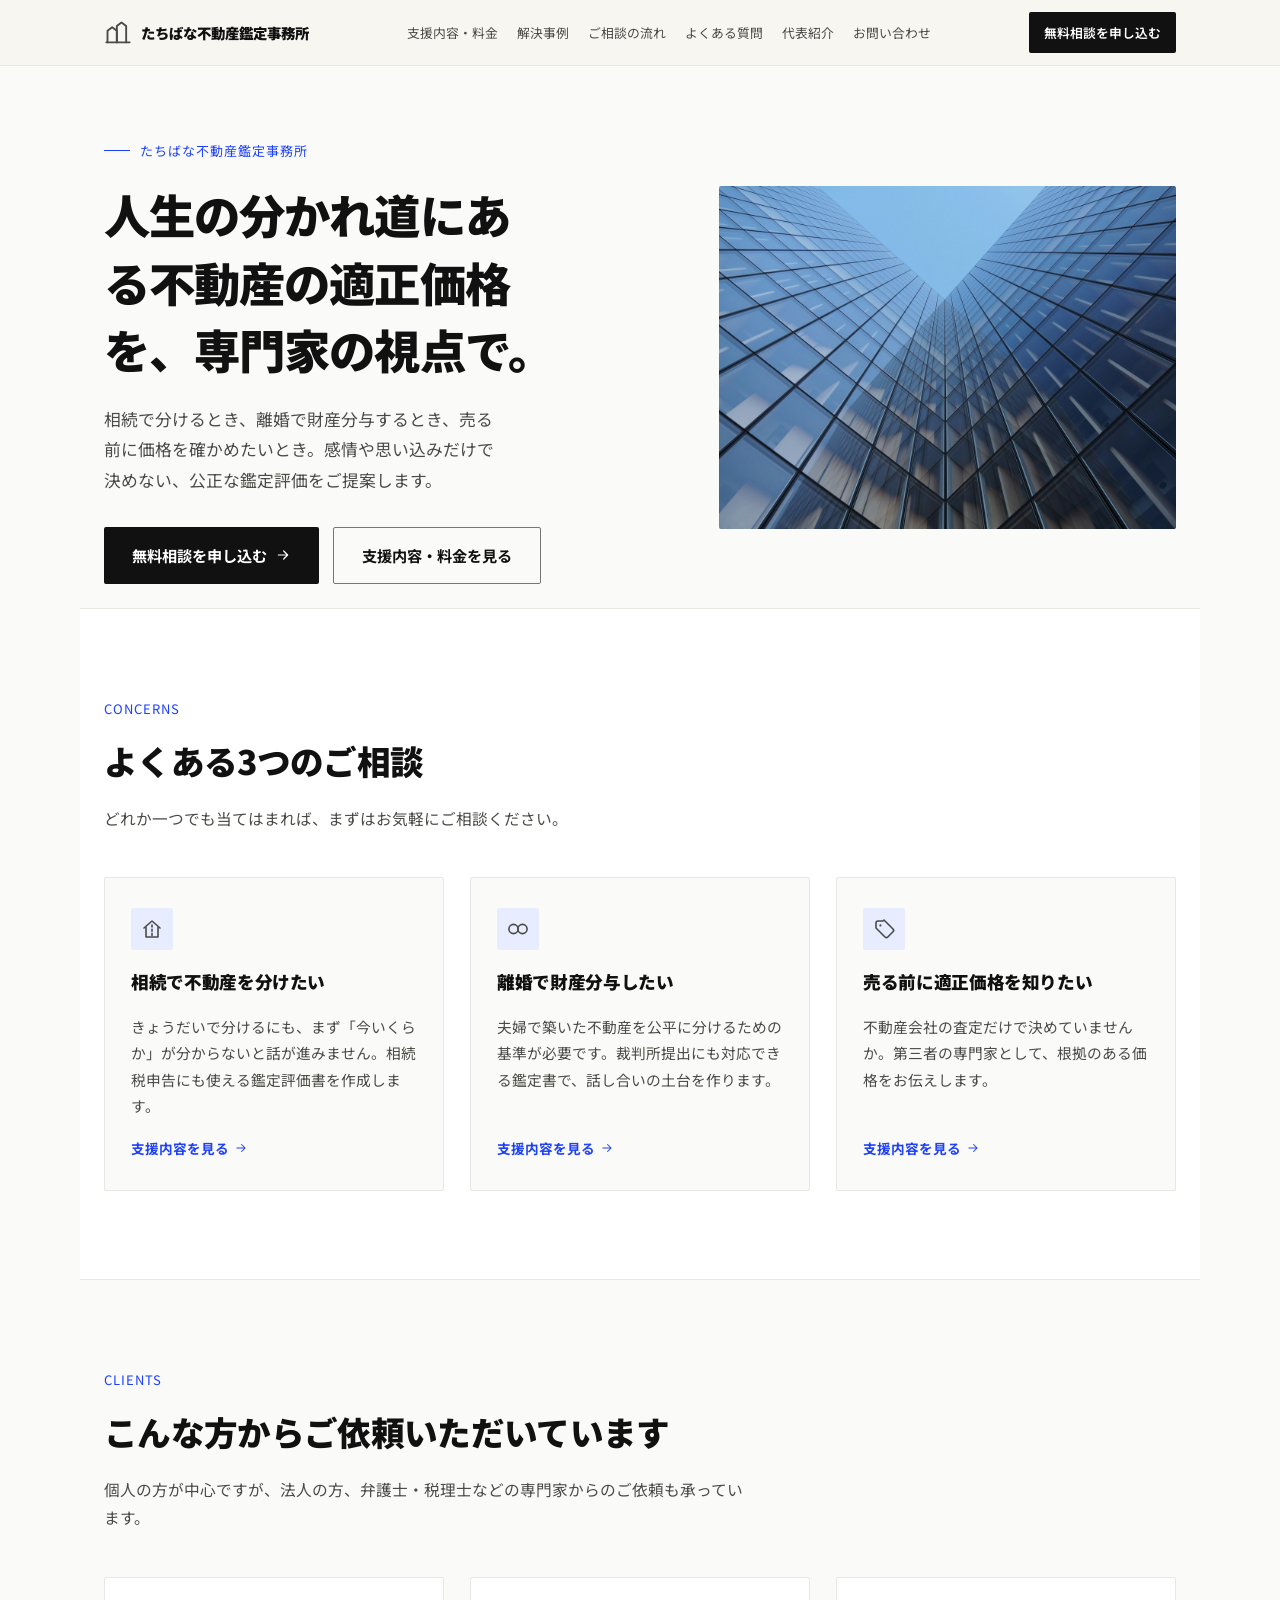
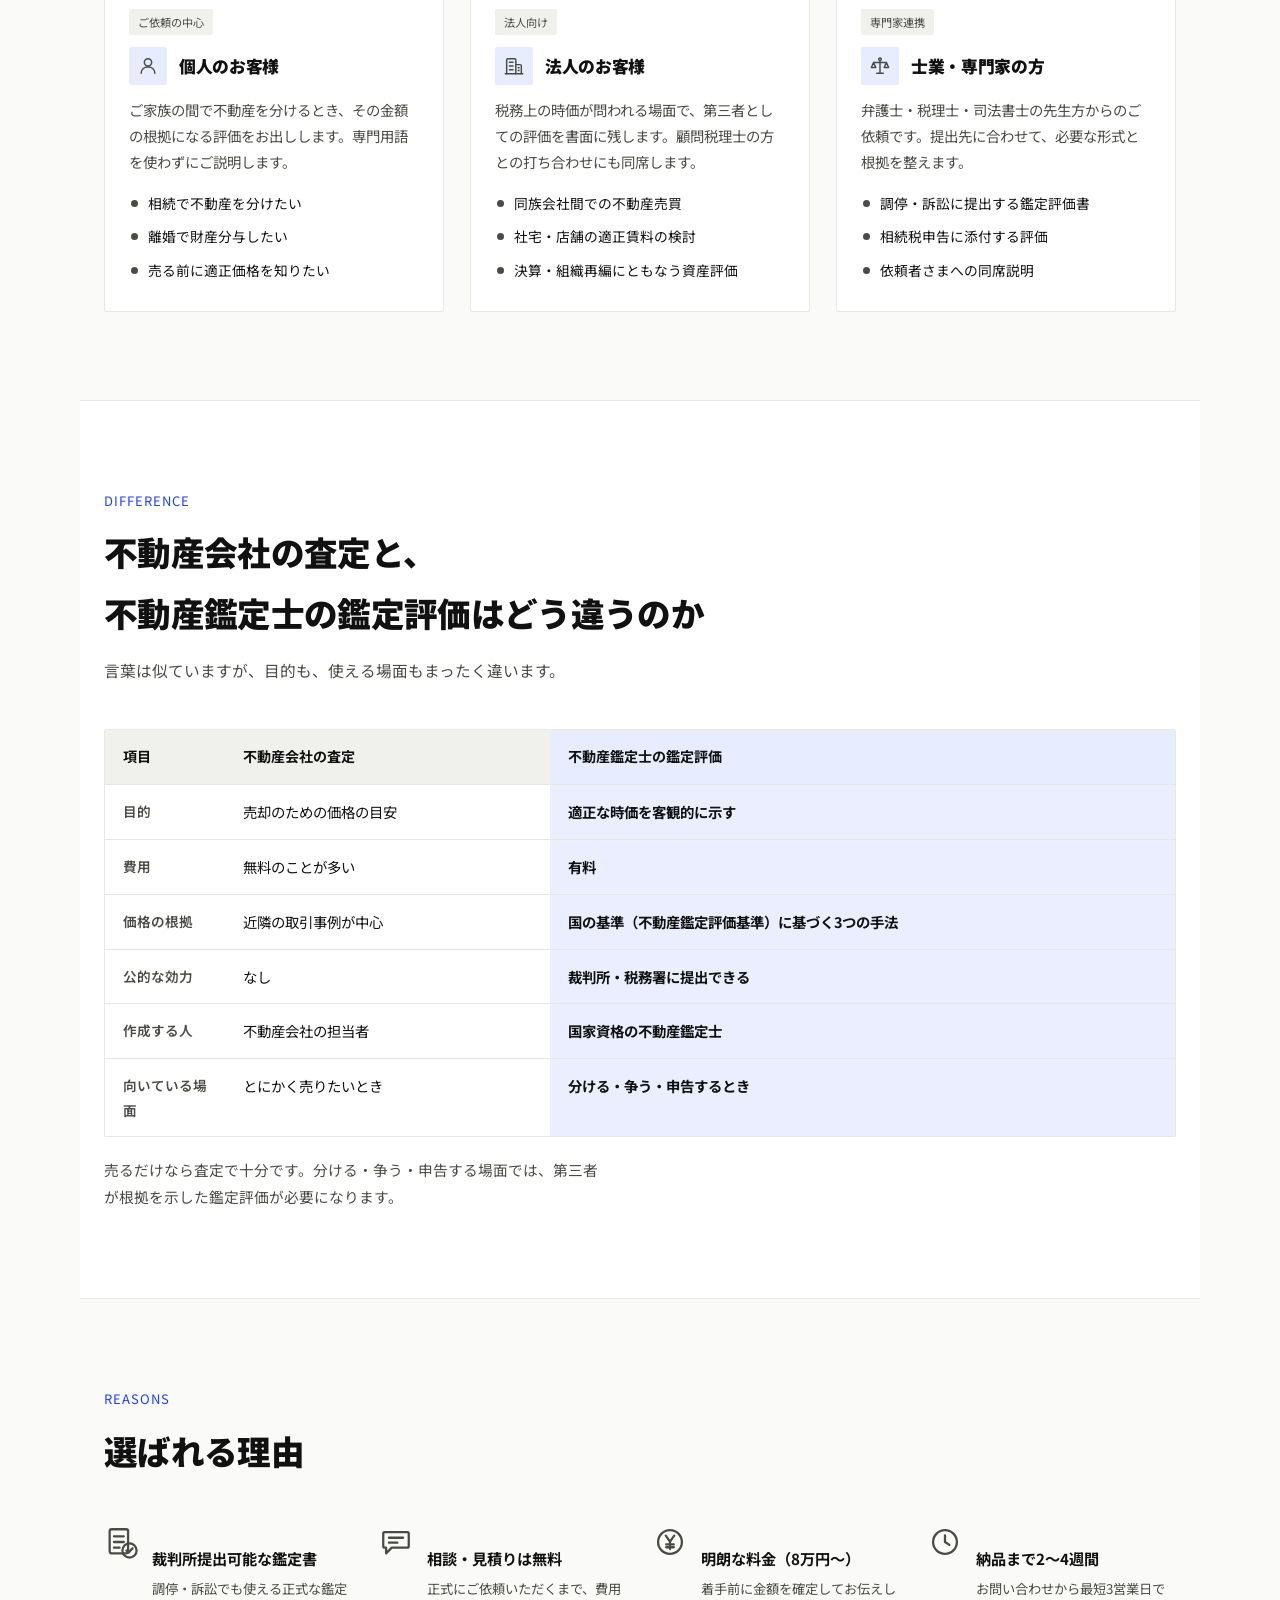
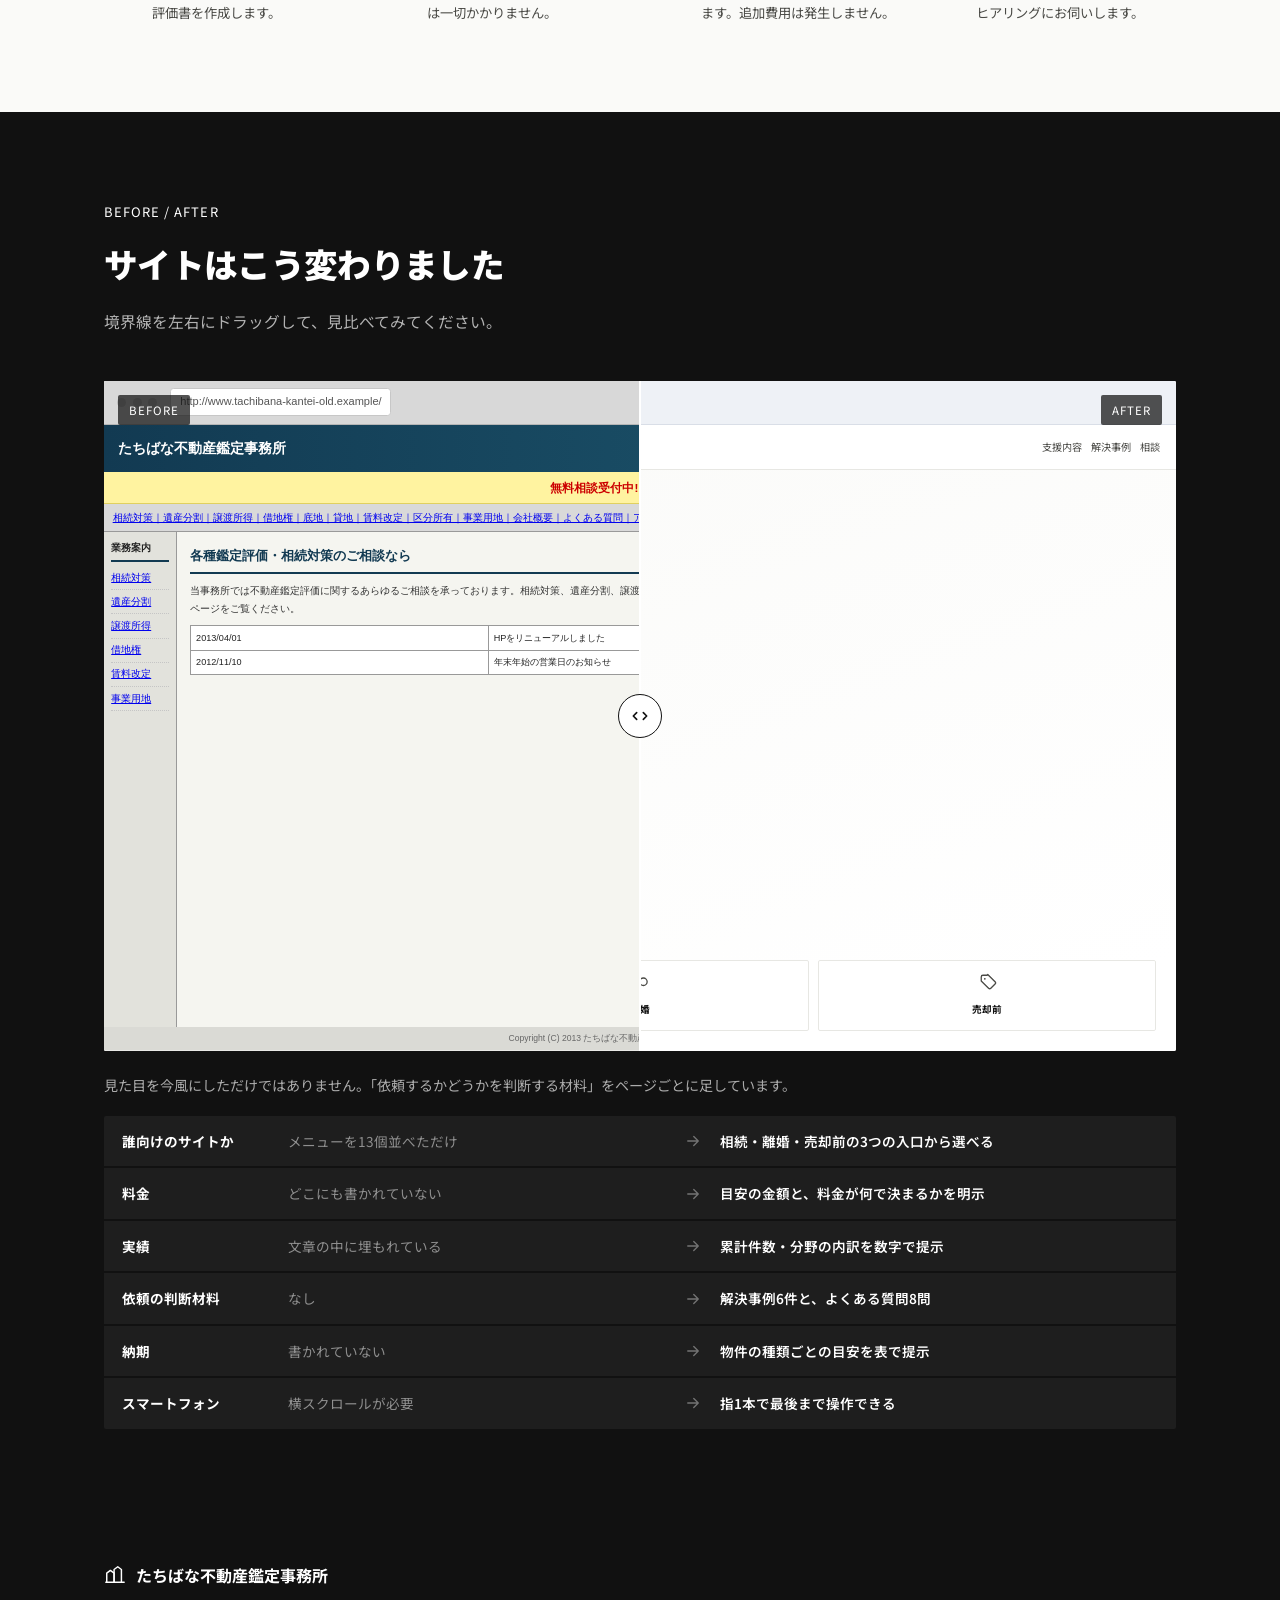
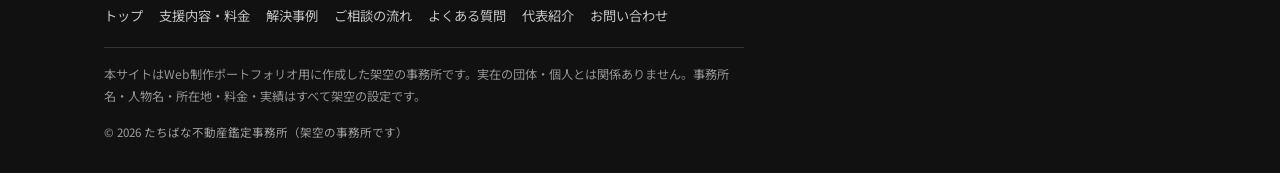
==== index.html @ fffb3726 "add: 複数ページ構成へ再構成・ヘッダー写真追加・AGENTS.md/CREDITS.md新規作成 - 単一Artifact HTML（91KB・3ラウンド検証済み）を実ファイル7ページ（index" ====
<!doctype html>
<html lang="ja">
<head>
<meta charset="utf-8">
<meta name="viewport" content="width=device-width, initial-scale=1">
<title>たちばな不動産鑑定事務所</title>
<link rel="stylesheet" href="https://fonts.googleapis.com/css2?family=Noto+Sans+JP:wght@400;500;700;900&display=swap">
<link rel="stylesheet" href="css/style.css">
</head>
<body>
<div class="site">
<svg style="display:none" aria-hidden="true">
  <symbol id="icon-mark" viewBox="0 0 24 24" fill="none" stroke="currentColor" stroke-width="1.6" stroke-linecap="round" stroke-linejoin="round">
    <path d="M3 20V10l4-3 4 3v10"/>
    <path d="M11 20V6l4-3 4 3v14"/>
    <path d="M2 20h20"/>
  </symbol>
  <symbol id="icon-inherit" viewBox="0 0 24 24" fill="none" stroke="currentColor" stroke-width="1.6" stroke-linecap="round" stroke-linejoin="round">
    <path d="M4 11 12 4l8 7"/>
    <path d="M6 10.5V20h12v-9.5"/>
    <path d="M12 8v12" stroke-dasharray="2 2.2"/>
  </symbol>
  <symbol id="icon-divorce" viewBox="0 0 24 24" fill="none" stroke="currentColor" stroke-width="1.6" stroke-linecap="round" stroke-linejoin="round">
    <circle cx="7.5" cy="12" r="4.6"/>
    <circle cx="16.5" cy="12" r="4.6"/>
  </symbol>
  <symbol id="icon-sale" viewBox="0 0 24 24" fill="none" stroke="currentColor" stroke-width="1.6" stroke-linecap="round" stroke-linejoin="round">
    <path d="M11 4H6a2 2 0 0 0-2 2v5l9 9a2 2 0 0 0 2.8 0l5.2-5.2a2 2 0 0 0 0-2.8l-9-9Z"/>
    <circle cx="8.4" cy="8.4" r="1.1" fill="currentColor" stroke="none"/>
  </symbol>
  <symbol id="icon-court" viewBox="0 0 24 24" fill="none" stroke="currentColor" stroke-width="1.6" stroke-linecap="round" stroke-linejoin="round">
    <rect x="4" y="3" width="13" height="17" rx="1.4"/>
    <path d="M7 8h7M7 12h7M7 16h4"/>
    <circle cx="18" cy="18" r="5"/>
    <path d="M15.8 18l1.5 1.5 2.9-3.1"/>
  </symbol>
  <symbol id="icon-free" viewBox="0 0 24 24" fill="none" stroke="currentColor" stroke-width="1.6" stroke-linecap="round" stroke-linejoin="round">
    <path d="M4 5h16a1 1 0 0 1 1 1v9a1 1 0 0 1-1 1H9l-4 4v-4H4a1 1 0 0 1-1-1V6a1 1 0 0 1 1-1Z"/>
    <path d="M7 9h10M7 12.5h6"/>
  </symbol>
  <symbol id="icon-fee" viewBox="0 0 24 24" fill="none" stroke="currentColor" stroke-width="1.6" stroke-linecap="round" stroke-linejoin="round">
    <circle cx="12" cy="12" r="8.4"/>
    <path d="M9 7.5l3 4.3 3-4.3M12 11.8v5.2M9.3 13.7h5.4M9.3 15.7h5.4"/>
  </symbol>
  <symbol id="icon-speed" viewBox="0 0 24 24" fill="none" stroke="currentColor" stroke-width="1.6" stroke-linecap="round" stroke-linejoin="round">
    <circle cx="12" cy="12" r="8.4"/>
    <path d="M12 7.4V12l3.1 2"/>
  </symbol>
  <symbol id="icon-mail" viewBox="0 0 24 24" fill="none" stroke="currentColor" stroke-width="1.6" stroke-linecap="round" stroke-linejoin="round">
    <rect x="3" y="5" width="18" height="14" rx="1.4"/>
    <path d="M3.5 6.5 12 13l8.5-6.5"/>
  </symbol>
  <symbol id="icon-hearing" viewBox="0 0 24 24" fill="none" stroke="currentColor" stroke-width="1.6" stroke-linecap="round" stroke-linejoin="round">
    <path d="M4 5h16a1 1 0 0 1 1 1v9a1 1 0 0 1-1 1H9l-4 4v-4H4a1 1 0 0 1-1-1V6a1 1 0 0 1 1-1Z"/>
    <circle cx="9" cy="11" r=".9" fill="currentColor" stroke="none"/>
    <circle cx="12.5" cy="11" r=".9" fill="currentColor" stroke="none"/>
    <circle cx="16" cy="11" r=".9" fill="currentColor" stroke="none"/>
  </symbol>
  <symbol id="icon-pin" viewBox="0 0 24 24" fill="none" stroke="currentColor" stroke-width="1.6" stroke-linecap="round" stroke-linejoin="round">
    <path d="M12 21s7-6.5 7-12a7 7 0 1 0-14 0c0 5.5 7 12 7 12Z"/>
    <circle cx="12" cy="9" r="2.4"/>
  </symbol>
  <symbol id="icon-report" viewBox="0 0 24 24" fill="none" stroke="currentColor" stroke-width="1.6" stroke-linecap="round" stroke-linejoin="round">
    <rect x="4" y="3" width="12" height="17" rx="1.4"/>
    <path d="M7 8h6M7 12h6M7 16h4"/>
    <path d="M14.8 15.2l4.3-4.3 2 2-4.3 4.3-2.3.5.3-2.5Z"/>
  </symbol>
  <symbol id="icon-delivery" viewBox="0 0 24 24" fill="none" stroke="currentColor" stroke-width="1.6" stroke-linecap="round" stroke-linejoin="round">
    <path d="M3 8l9-4.5L21 8v8l-9 4.5L3 16Z"/>
    <path d="M3 8l9 4.5L21 8M12 12.5V21"/>
  </symbol>
  <symbol id="icon-person" viewBox="0 0 24 24" fill="none" stroke="currentColor" stroke-width="1.6" stroke-linecap="round" stroke-linejoin="round">
    <circle cx="12" cy="8" r="4"/>
    <path d="M4.5 20c0-4.5 3.5-7 7.5-7s7.5 2.5 7.5 7"/>
  </symbol>
  <symbol id="icon-phone" viewBox="0 0 24 24" fill="none" stroke="currentColor" stroke-width="1.6" stroke-linecap="round" stroke-linejoin="round">
    <path d="M6 3h3l2 5-2.3 1.8a12 12 0 0 0 5.5 5.5L16 13l5 2v3a2 2 0 0 1-2.2 2A16 16 0 0 1 4 6.2 2 2 0 0 1 6 3Z"/>
  </symbol>
  <symbol id="icon-check" viewBox="0 0 24 24" fill="none" stroke="currentColor" stroke-width="1.8" stroke-linecap="round" stroke-linejoin="round">
    <path d="M4 12.5l5 5L20 6"/>
  </symbol>
  <symbol id="icon-arrow" viewBox="0 0 24 24" fill="none" stroke="currentColor" stroke-width="1.8" stroke-linecap="round" stroke-linejoin="round">
    <path d="M5 12h13M13 6l6 6-6 6"/>
  </symbol>
  <symbol id="icon-lock" viewBox="0 0 24 24" fill="none" stroke="currentColor" stroke-width="1.6" stroke-linecap="round" stroke-linejoin="round">
    <rect x="5" y="10.5" width="14" height="9" rx="1.4"/>
    <path d="M8 10.5V7.5a4 4 0 0 1 8 0v3"/>
  </symbol>
  <symbol id="icon-office" viewBox="0 0 24 24" fill="none" stroke="currentColor" stroke-width="1.6" stroke-linecap="round" stroke-linejoin="round">
    <path d="M4 20.5V5.4A1.4 1.4 0 0 1 5.4 4h7.2A1.4 1.4 0 0 1 14 5.4v15.1"/>
    <path d="M14 10.5h4.6A1.4 1.4 0 0 1 20 11.9v8.6"/>
    <path d="M2.5 20.5h19"/>
    <path d="M7 8h4M7 12h4M7 16h4M16.6 14h1M16.6 17h1"/>
  </symbol>
  <symbol id="icon-scale" viewBox="0 0 24 24" fill="none" stroke="currentColor" stroke-width="1.6" stroke-linecap="round" stroke-linejoin="round">
    <path d="M12 6.2V20"/>
    <path d="M8.4 20h7.2"/>
    <path d="M5 8.2h14"/>
    <circle cx="12" cy="4.6" r="1.4"/>
    <path d="M5 8.2 2.6 13.6h4.8L5 8.2Z"/>
    <path d="M19 8.2l-2.4 5.4h4.8L19 8.2Z"/>
  </symbol>
  <symbol id="icon-plus" viewBox="0 0 24 24" fill="none" stroke="currentColor" stroke-width="2" stroke-linecap="round">
    <path d="M12 5v14M5 12h14"/>
  </symbol>
  <symbol id="icon-info" viewBox="0 0 24 24" fill="none" stroke="currentColor" stroke-width="1.6" stroke-linecap="round" stroke-linejoin="round">
    <circle cx="12" cy="12" r="8.6"/>
    <path d="M12 11.2v5"/>
    <path d="M12 7.9v.2"/>
  </symbol>
</svg>

<header class="site-header">
    <div class="container header-inner">
      <a href="index.html" class="brand" aria-label="トップへ">
        <svg class="brand-mark"><use href="#icon-mark"></use></svg>
        <span class="brand-name">たちばな不動産鑑定事務所</span>
      </a>
      <nav class="main-nav" aria-label="サイト内ナビゲーション">
        <a href="services.html" class="nav-link">支援内容・料金</a>
        <a href="cases.html" class="nav-link">解決事例</a>
        <a href="flow.html" class="nav-link">ご相談の流れ</a>
        <a href="faq.html" class="nav-link">よくある質問</a>
        <a href="about.html" class="nav-link">代表紹介</a>
        <a href="contact.html" class="nav-link">お問い合わせ</a>
      </nav>
      <a href="contact.html" class="nav-cta">無料相談を申し込む</a>
    </div>
  </header>

  <main>

<section id="page-top" class="page active" data-page="top">
      <div class="hero container">
        <div class="hero-grid">
          <div>
            <span class="eyebrow">たちばな不動産鑑定事務所</span>
            <h1>人生の分かれ道にある不動産の適正価格を、専門家の視点で。</h1>
            <p class="hero-lead">相続で分けるとき、離婚で財産分与するとき、売る前に価格を確かめたいとき。感情や思い込みだけで決めない、公正な鑑定評価をご提案します。</p>
            <div class="hero-actions">
              <a href="contact.html" class="btn btn-primary">無料相談を申し込む<svg><use href="#icon-arrow"></use></svg></a>
              <a href="services.html" class="btn btn-ghost">支援内容・料金を見る</a>
            </div>
          </div>
          <img class="hero-photo" src="assets/hero-tachibana.jpg" alt="ガラス張りのオフィスビルを見上げた外観" width="2400" height="1800" loading="eager">
        </div>
      </div>

      <div class="worries section container">
        <div class="section-head">
          <span class="section-label">Concerns</span>
          <h2 class="section-title">よくある3つのご相談</h2>
          <p class="section-sub">どれか一つでも当てはまれば、まずはお気軽にご相談ください。</p>
        </div>
        <div class="worry-grid">
          <div class="worry-card">
            <svg class="worry-icon"><use href="#icon-inherit"></use></svg>
            <h3>相続で不動産を分けたい</h3>
            <p>きょうだいで分けるにも、まず「今いくらか」が分からないと話が進みません。相続税申告にも使える鑑定評価書を作成します。</p>
            <a href="services.html" class="worry-link">支援内容を見る<svg><use href="#icon-arrow"></use></svg></a>
          </div>
          <div class="worry-card">
            <svg class="worry-icon"><use href="#icon-divorce"></use></svg>
            <h3>離婚で財産分与したい</h3>
            <p>夫婦で築いた不動産を公平に分けるための基準が必要です。裁判所提出にも対応できる鑑定書で、話し合いの土台を作ります。</p>
            <a href="services.html" class="worry-link">支援内容を見る<svg><use href="#icon-arrow"></use></svg></a>
          </div>
          <div class="worry-card">
            <svg class="worry-icon"><use href="#icon-sale"></use></svg>
            <h3>売る前に適正価格を知りたい</h3>
            <p>不動産会社の査定だけで決めていませんか。第三者の専門家として、根拠のある価格をお伝えします。</p>
            <a href="services.html" class="worry-link">支援内容を見る<svg><use href="#icon-arrow"></use></svg></a>
          </div>
        </div>
      </div>

      <div class="targets section container">
        <div class="section-head">
          <span class="section-label">Clients</span>
          <h2 class="section-title">こんな方からご依頼いただいています</h2>
          <p class="section-sub">個人の方が中心ですが、法人の方、弁護士・税理士などの専門家からのご依頼も承っています。</p>
        </div>
        <div class="target-grid">
          <div class="target-card">
            <span class="target-badge">ご依頼の中心</span>
            <div class="target-head">
              <svg class="target-icon"><use href="#icon-person"></use></svg>
              <h3>個人のお客様</h3>
            </div>
            <p>ご家族の間で不動産を分けるとき、その金額の根拠になる評価をお出しします。専門用語を使わずにご説明します。</p>
            <ul class="target-list">
              <li>相続で不動産を分けたい</li>
              <li>離婚で財産分与したい</li>
              <li>売る前に適正価格を知りたい</li>
            </ul>
          </div>
          <div class="target-card">
            <span class="target-badge">法人向け</span>
            <div class="target-head">
              <svg class="target-icon"><use href="#icon-office"></use></svg>
              <h3>法人のお客様</h3>
            </div>
            <p>税務上の時価が問われる場面で、第三者としての評価を書面に残します。顧問税理士の方との打ち合わせにも同席します。</p>
            <ul class="target-list">
              <li>同族会社間での不動産売買</li>
              <li>社宅・店舗の適正賃料の検討</li>
              <li>決算・組織再編にともなう資産評価</li>
            </ul>
          </div>
          <div class="target-card">
            <span class="target-badge">専門家連携</span>
            <div class="target-head">
              <svg class="target-icon"><use href="#icon-scale"></use></svg>
              <h3>士業・専門家の方</h3>
            </div>
            <p>弁護士・税理士・司法書士の先生方からのご依頼です。提出先に合わせて、必要な形式と根拠を整えます。</p>
            <ul class="target-list">
              <li>調停・訴訟に提出する鑑定評価書</li>
              <li>相続税申告に添付する評価</li>
              <li>依頼者さまへの同席説明</li>
            </ul>
          </div>
        </div>
      </div>

      <div id="compare" class="compare section container">
        <div class="section-head">
          <span class="section-label">Difference</span>
          <h2 class="section-title"><span class="phrase">不動産会社の査定</span>と、<span class="phrase">不動産鑑定士の鑑定評価</span>は<span class="phrase">どう違うのか</span></h2>
          <p class="section-sub">言葉は似ていますが、目的も、使える場面もまったく違います。</p>
        </div>
        <div class="table-scroll">
          <table class="compare-table">
            <thead>
              <tr>
                <th scope="col">項目</th>
                <th scope="col">不動産会社の査定</th>
                <th scope="col" class="is-focus">不動産鑑定士の鑑定評価</th>
              </tr>
            </thead>
            <tbody>
              <tr><th scope="row">目的</th><td>売却のための価格の目安</td><td class="is-focus">適正な時価を客観的に示す</td></tr>
              <tr><th scope="row">費用</th><td>無料のことが多い</td><td class="is-focus">有料</td></tr>
              <tr><th scope="row">価格の根拠</th><td>近隣の取引事例が中心</td><td class="is-focus">国の基準（不動産鑑定評価基準）に基づく3つの手法</td></tr>
              <tr><th scope="row">公的な効力</th><td>なし</td><td class="is-focus">裁判所・税務署に提出できる</td></tr>
              <tr><th scope="row">作成する人</th><td>不動産会社の担当者</td><td class="is-focus">国家資格の不動産鑑定士</td></tr>
              <tr><th scope="row">向いている場面</th><td>とにかく売りたいとき</td><td class="is-focus">分ける・争う・申告するとき</td></tr>
            </tbody>
          </table>
        </div>
        <p class="compare-note">売るだけなら査定で十分です。分ける・争う・申告する場面では、第三者が根拠を示した鑑定評価が必要になります。</p>
      </div>

      <div class="reasons section container">
        <div class="section-head">
          <span class="section-label">Reasons</span>
          <h2 class="section-title">選ばれる理由</h2>
        </div>
        <div class="reason-grid">
          <div class="reason-item">
            <svg class="reason-icon"><use href="#icon-court"></use></svg>
            <div><h4>裁判所提出可能な鑑定書</h4><p>調停・訴訟でも使える正式な鑑定評価書を作成します。</p></div>
          </div>
          <div class="reason-item">
            <svg class="reason-icon"><use href="#icon-free"></use></svg>
            <div><h4>相談・見積りは無料</h4><p>正式にご依頼いただくまで、費用は一切かかりません。</p></div>
          </div>
          <div class="reason-item">
            <svg class="reason-icon"><use href="#icon-fee"></use></svg>
            <div><h4>明朗な料金（8万円〜）</h4><p>着手前に金額を確定してお伝えします。追加費用は発生しません。</p></div>
          </div>
          <div class="reason-item">
            <svg class="reason-icon"><use href="#icon-speed"></use></svg>
            <div><h4>納品まで2〜4週間</h4><p>お問い合わせから最短3営業日でヒアリングにお伺いします。</p></div>
          </div>
        </div>
      </div>

      <div class="ba-section section">
        <div class="container">
          <div class="section-head">
            <span class="section-label" style="color:var(--white)">Before / After</span>
            <h2 class="section-title">サイトはこう変わりました</h2>
            <p class="section-sub">境界線を左右にドラッグして、見比べてみてください。</p>
          </div>
          <div class="ba-frame" id="baFrame">
            <div class="ba-layer ba-after">
              <div class="mock-after">
                <div class="mock-chrome mock-chrome--new">
                  <span class="mock-dot" style="background:#D3D9E3"></span>
                  <span class="mock-dot" style="background:#D3D9E3"></span>
                  <span class="mock-dot" style="background:#D3D9E3"></span>
                  <span class="mock-url"><svg class="mock-lock"><use href="#icon-lock"></use></svg>tachibana-kantei.example</span>
                </div>
                <div class="mock-new-header">
                  <span class="mock-new-logo"><svg><use href="#icon-mark"></use></svg>たちばな不動産鑑定事務所</span>
                  <span class="mock-new-nav"><span>支援内容</span><span>解決事例</span><span>相談</span></span>
                </div>
                <div class="mock-new-hero">
                  <span class="mock-new-eyebrow">相続・離婚・売却に強い</span>
                  <p class="mock-new-heading">人生の分かれ道にある、<br>不動産の適正価格を。</p>
                  <span class="mock-new-cta">無料相談を申し込む</span>
                </div>
                <div class="mock-new-cards">
                  <div class="mock-new-card"><svg><use href="#icon-inherit"></use></svg><span>相続</span></div>
                  <div class="mock-new-card"><svg><use href="#icon-divorce"></use></svg><span>離婚</span></div>
                  <div class="mock-new-card"><svg><use href="#icon-sale"></use></svg><span>売却前</span></div>
                </div>
              </div>
            </div>
            <div class="ba-layer ba-before" id="baBefore">
              <div class="mock-before">
                <div class="mock-chrome mock-chrome--old">
                  <span class="mock-dot"></span><span class="mock-dot"></span><span class="mock-dot"></span>
                  <span class="mock-url">http://www.tachibana-kantei-old.example/</span>
                </div>
                <div class="mock-old-banner">
                  <span class="mock-old-logo">たちばな不動産鑑定事務所</span>
                  <span class="mock-old-tel">TEL 03-XXXX-XXXX</span>
                </div>
                <div class="mock-old-notice">無料相談受付中!! お気軽にどうぞ</div>
                <div class="mock-old-nav">相続対策｜遺産分割｜譲渡所得｜借地権｜底地｜貸地｜賃料改定｜区分所有｜事業用地｜会社概要｜よくある質問｜アクセス｜お問い合わせ</div>
                <div class="mock-old-body">
                  <div class="mock-old-side">
                    <div class="mock-old-side-title">業務案内</div>
                    <ul>
                      <li>相続対策</li>
                      <li>遺産分割</li>
                      <li>譲渡所得</li>
                      <li>借地権</li>
                      <li>賃料改定</li>
                      <li>事業用地</li>
                    </ul>
                  </div>
                  <div class="mock-old-main">
                    <p class="mock-old-heading">各種鑑定評価・相続対策のご相談なら</p>
                    <p class="mock-old-text">当事務所では不動産鑑定評価に関するあらゆるご相談を承っております。相続対策、遺産分割、譲渡所得、借地権、底地、貸地、賃料改定、区分所有建物、事業用地など、幅広い分野に対応しております。詳しくは各ページをご覧ください。</p>
                    <table class="mock-old-table">
                      <tr><td>2013/04/01</td><td>HPをリニューアルしました</td></tr>
                      <tr><td>2012/11/10</td><td>年末年始の営業日のお知らせ</td></tr>
                    </table>
                  </div>
                </div>
                <div class="mock-old-footer">Copyright (C) 2013 たちばな不動産鑑定事務所 All Rights Reserved.</div>
              </div>
            </div>
            <div class="ba-divider" id="baDivider">
              <button type="button" class="ba-handle" id="baHandle" role="slider" aria-label="ビフォーアフター比較のスライダー" aria-valuemin="0" aria-valuemax="100" aria-valuenow="50" aria-orientation="horizontal">
                <svg viewBox="0 0 24 24" fill="none" stroke="currentColor" stroke-width="2" stroke-linecap="round" stroke-linejoin="round"><path d="M8 8l-4 4 4 4M16 8l4 4-4 4"></path></svg>
              </button>
            </div>
            <span class="ba-tag ba-tag-before">Before</span>
            <span class="ba-tag ba-tag-after">After</span>
          </div>
          <p class="ba-caption">見た目を今風にしただけではありません。「依頼するかどうかを判断する材料」をページごとに足しています。</p>
          <ul class="ba-improve">
            <li>
              <span class="ba-improve-label">誰向けのサイトか</span>
              <span class="ba-improve-before">メニューを13個並べただけ</span>
              <svg class="ba-improve-arrow"><use href="#icon-arrow"></use></svg>
              <span class="ba-improve-after">相続・離婚・売却前の3つの入口から選べる</span>
            </li>
            <li>
              <span class="ba-improve-label">料金</span>
              <span class="ba-improve-before">どこにも書かれていない</span>
              <svg class="ba-improve-arrow"><use href="#icon-arrow"></use></svg>
              <span class="ba-improve-after">目安の金額と、料金が何で決まるかを明示</span>
            </li>
            <li>
              <span class="ba-improve-label">実績</span>
              <span class="ba-improve-before">文章の中に埋もれている</span>
              <svg class="ba-improve-arrow"><use href="#icon-arrow"></use></svg>
              <span class="ba-improve-after">累計件数・分野の内訳を数字で提示</span>
            </li>
            <li>
              <span class="ba-improve-label">依頼の判断材料</span>
              <span class="ba-improve-before">なし</span>
              <svg class="ba-improve-arrow"><use href="#icon-arrow"></use></svg>
              <span class="ba-improve-after">解決事例6件と、よくある質問8問</span>
            </li>
            <li>
              <span class="ba-improve-label">納期</span>
              <span class="ba-improve-before">書かれていない</span>
              <svg class="ba-improve-arrow"><use href="#icon-arrow"></use></svg>
              <span class="ba-improve-after">物件の種類ごとの目安を表で提示</span>
            </li>
            <li>
              <span class="ba-improve-label">スマートフォン</span>
              <span class="ba-improve-before">横スクロールが必要</span>
              <svg class="ba-improve-arrow"><use href="#icon-arrow"></use></svg>
              <span class="ba-improve-after">指1本で最後まで操作できる</span>
            </li>
          </ul>
        </div>
      </div>
    </section>

  </main>

<footer class="site-footer">
    <div class="container footer-inner">
      <div class="footer-brand">
        <svg><use href="#icon-mark"></use></svg>
        たちばな不動産鑑定事務所
      </div>
      <nav class="footer-nav" aria-label="フッターナビゲーション">
        <a href="index.html">トップ</a>
        <a href="services.html">支援内容・料金</a>
        <a href="cases.html">解決事例</a>
        <a href="flow.html">ご相談の流れ</a>
        <a href="faq.html">よくある質問</a>
        <a href="about.html">代表紹介</a>
        <a href="contact.html">お問い合わせ</a>
      </nav>
      <p class="footer-disclaimer">本サイトはWeb制作ポートフォリオ用に作成した架空の事務所です。実在の団体・個人とは関係ありません。事務所名・人物名・所在地・料金・実績はすべて架空の設定です。</p>
      <p class="footer-copy">© 2026 たちばな不動産鑑定事務所（架空の事務所です）</p>
    </div>
  </footer>
</div>
<script src="js/main.js"></script>
</body>
</html>
---- css/style.css ----
:root{
    color-scheme:light;
    --navy-deep:#111111;
    --navy:#4A4A46;
    --navy-mid:#767672;
    --navy-soft:#9A9A94;
    --paper:#FAFAF8;
    --paper-alt:#F0F0EC;
    --ink:#111111;
    --muted:#4A4A46;
    --line:#E7E7E3;
    /* ラベル・数字・リンク・focus-ring専用（暗背景では使わずvar(--white)に個別差し替え。装飾アイコンはvar(--navy)のグレーへ個別差し替え） */
    --gold:#1E40FF;
    --gold-deep:#1E40FF;
    --gold-soft:#E8ECFF;
    --white:#FFFFFF;
    --shadow:none;
    --radius-sm:2px;
    --radius-md:2px;
    --radius-lg:2px;
    --font-display:'Noto Sans JP','Hiragino Kaku Gothic ProN',sans-serif;
    --font-body:'Noto Sans JP','Hiragino Kaku Gothic ProN',sans-serif;
    --font-old:'MS PGothic','ヒラギノ角ゴ Pro W3',Meiryo,sans-serif;
    --old-navy:#123A52;
    --old-navy2:#1F5C74;
    --old-bg2:#F5F5F0;
    --old-link:#0000EE;
    --old-red:#CC0000;
    --old-yellow:#FFF3A0;
    --old-border:#999999;
    --old-text:#222222;
  }

  *{box-sizing:border-box;}
  html,body{margin:0;padding:0;overflow-x:hidden;}
  body{
    background:var(--paper);
    color:var(--ink);
    font-family:var(--font-body);
    line-height:1.8;
    -webkit-font-smoothing:antialiased;
    text-rendering:optimizeLegibility;
  }
  a{color:inherit;text-decoration:none;}
  img,svg{display:block;max-width:100%;}
  button{font:inherit;cursor:pointer;background:none;border:none;color:inherit;}
  input,select,textarea{font:inherit;}
  ul{margin:0;}
  table{font-variant-numeric:tabular-nums;}
  :focus-visible{outline:2px solid var(--gold);outline-offset:3px;}
  h1,h2,h3{font-family:var(--font-display);font-weight:900;letter-spacing:-.02em;text-wrap:balance;margin:0;}
  p{margin:0;}
  @media (prefers-reduced-motion:reduce){
    *{animation:none!important;transition:none!important;}
  }

  .container{width:100%;max-width:1120px;margin-inline:auto;padding-inline:24px;}
  @media (max-width:640px){.container{padding-inline:20px;}}

  .section{padding-block:88px;}
  @media (max-width:640px){.section{padding-block:56px;}}
  .section-label{display:block;color:var(--gold);font-size:.8125rem;letter-spacing:.08em;text-transform:uppercase;margin-bottom:10px;}
  .section-title{font-size:clamp(1.5rem,1rem + 1.6vw,2.1rem);color:var(--navy-deep);}
  .section-head{max-width:640px;margin-bottom:44px;}
  .section-sub{margin-top:14px;color:var(--muted);font-size:.98rem;}

  /* header */
  .site-header{position:sticky;top:0;z-index:40;background:rgba(247,246,241,.94);backdrop-filter:blur(6px);border-bottom:1px solid var(--line);}
  .header-inner{display:flex;align-items:center;justify-content:space-between;gap:14px;padding-block:12px;flex-wrap:wrap;}
  .brand{display:flex;align-items:center;gap:9px;flex-shrink:0;}
  .brand-mark{width:28px;height:28px;color:var(--navy);flex-shrink:0;}
  .brand-name{font-family:var(--font-display);font-size:.9rem;font-weight:900;color:var(--navy-deep);letter-spacing:0;white-space:nowrap;}
  .main-nav{display:flex;align-items:center;gap:1px;flex-wrap:wrap;}
  .nav-link{padding:8px 9px;border-radius:2px;font-size:.8rem;color:var(--navy);white-space:nowrap;transition:background .2s,color .2s;}
  .nav-link:hover{background:var(--paper-alt);}
  .nav-link.is-current{background:var(--gold);color:var(--white);}
  .nav-cta{padding:9px 15px;border-radius:2px;background:var(--navy-deep);color:var(--white);font-size:.8rem;font-weight:600;white-space:nowrap;transition:background .2s;}
  .nav-cta:hover{background:var(--gold);}
  /* brand + CTA を1行目、navを2行目へ。デスクトップ1行に収まる979px以下すべてに適用する
     （640px以下だけに当てると641〜979pxで3段に折り返し、モバイルより背が高くなる） */
  @media (max-width:979px){
    .header-inner{gap:8px 10px;padding-block:10px;}
    .brand{order:1;}
    .nav-cta{order:2;}
    .main-nav{order:3;width:100%;gap:2px 3px;}
  }
  @media (max-width:640px){
    .brand-mark{width:24px;height:24px;}
    .brand-name{font-size:.82rem;}
    .nav-link{padding:6px 7px;font-size:.76rem;}
    .nav-cta{padding:8px 11px;font-size:.75rem;}
  }

  /* buttons */
  .btn{display:inline-flex;align-items:center;gap:8px;padding:14px 28px;border-radius:2px;font-size:.95rem;font-weight:700;transition:transform .15s,box-shadow .15s,background .2s;}
  .btn svg{width:16px;height:16px;}
  .btn-primary{background:var(--navy-deep);color:var(--white);box-shadow:var(--shadow);}
  .btn-primary:hover{background:var(--gold);transform:translateY(-1px);}
  .btn-ghost{border:1px solid var(--navy-mid);color:var(--navy-deep);}
  .btn-ghost:hover{background:var(--paper-alt);}

  /* pages */
  .page{display:none;}
  .page.active{display:block;}

  /* hero */
  .hero{padding-block:64px 24px;}
  .hero-grid{display:grid;grid-template-columns:1.1fr .9fr;gap:56px;align-items:center;}
  @media (max-width:900px){.hero-grid{grid-template-columns:1fr;gap:40px;}}
  .eyebrow{display:inline-flex;align-items:center;gap:10px;font-size:.8125rem;letter-spacing:.08em;color:var(--gold);text-transform:uppercase;margin-bottom:18px;}
  .eyebrow::before{content:'';width:26px;height:1px;background:var(--gold);}
  .hero h1{font-size:clamp(1.85rem,1.1rem + 2.6vw,2.9rem);line-height:1.45;color:var(--navy-deep);margin-bottom:22px;}
  .hero-lead{font-size:1.05rem;color:var(--muted);max-width:44ch;margin-bottom:32px;}
  .hero-actions{display:flex;gap:14px;flex-wrap:wrap;}
  .hero-art-svg{width:100%;max-width:400px;margin-inline:auto;}

  /* worries */
  .worries{background:var(--white);border-block:1px solid var(--line);}
  .worry-grid{display:grid;grid-template-columns:repeat(3,1fr);gap:26px;}
  @media (max-width:860px){.worry-grid{grid-template-columns:1fr;}}
  .worry-card{background:var(--paper);border:1px solid var(--line);border-radius:var(--radius-md);padding:30px 26px;display:flex;flex-direction:column;gap:16px;transition:box-shadow .2s,transform .2s;}
  .worry-card:hover{box-shadow:var(--shadow);transform:translateY(-3px);}
  .worry-icon{width:42px;height:42px;color:var(--navy);background:var(--gold-soft);border-radius:2px;padding:9px;}
  .worry-card h3{font-size:1.1rem;color:var(--navy-deep);}
  .worry-card p{color:var(--muted);font-size:.92rem;flex:1;}
  .worry-link{font-size:.85rem;color:var(--gold);font-weight:700;display:inline-flex;align-items:center;gap:5px;}
  .worry-link svg{width:14px;height:14px;}

  /* reasons */
  .reason-grid{display:grid;grid-template-columns:repeat(4,1fr);gap:26px;}
  @media (max-width:900px){.reason-grid{grid-template-columns:repeat(2,1fr);}}
  @media (max-width:520px){.reason-grid{grid-template-columns:1fr;}}
  .reason-item{display:flex;gap:14px;align-items:flex-start;}
  .reason-icon{width:34px;height:34px;color:var(--navy);flex-shrink:0;}
  .reason-item h4{font-size:.95rem;color:var(--navy-deep);margin-bottom:4px;font-family:var(--font-body);font-weight:700;}
  .reason-item p{font-size:.83rem;color:var(--muted);}

  /* before/after slider */
  .ba-section{background:var(--navy-deep);color:var(--white);}
  .ba-section .section-title{color:var(--white);}
  .ba-section .section-sub{color:rgba(255,255,255,.68);}
  .ba-frame{position:relative;width:100%;aspect-ratio:16/10;border-radius:var(--radius-lg);overflow:hidden;box-shadow:none;background:#fff;--pct:50%;font-size:clamp(7.5px,1.5vw,13px);user-select:none;touch-action:none;}
  @media (max-width:640px){.ba-frame{aspect-ratio:3/4;}}
  .ba-layer{position:absolute;inset:0;overflow:hidden;}
  .ba-after{z-index:1;}
  .ba-before{z-index:2;clip-path:inset(0 calc(100% - var(--pct)) 0 0);}
  .ba-divider{position:absolute;top:0;bottom:0;left:var(--pct);width:0;z-index:3;transform:translateX(-50%);pointer-events:none;}
  .ba-divider::before{content:'';position:absolute;top:0;bottom:0;left:50%;width:2px;background:var(--white);transform:translateX(-50%);box-shadow:none;}
  .ba-handle{position:absolute;top:50%;left:50%;transform:translate(-50%,-50%);width:44px;height:44px;border-radius:50%;background:var(--white);color:var(--navy-deep);border:1px solid var(--navy-deep);display:flex;align-items:center;justify-content:center;box-shadow:none;cursor:ew-resize;touch-action:none;pointer-events:auto;}
  .ba-handle svg{width:20px;height:20px;}
  .ba-tag{position:absolute;top:14px;z-index:4;font-size:.72rem;letter-spacing:.08em;text-transform:uppercase;padding:5px 11px;border-radius:2px;background:rgba(17,17,17,.72);color:#fff;pointer-events:none;font-family:var(--font-body);}
  .ba-tag-before{left:14px;}
  .ba-tag-after{right:14px;}
  .ba-caption{margin-top:22px;font-size:.88rem;color:rgba(255,255,255,.65);}

  /* mini mockups */
  .mock-chrome{display:flex;align-items:center;gap:.5em;padding:.6em 1em;flex-shrink:0;}
  .mock-chrome--old{background:#D8D8D8;border-bottom:1px solid #B5B5B5;}
  .mock-chrome--new{background:#EEF1F6;border-bottom:1px solid #D9DEE7;}
  .mock-dot{width:.7em;height:.7em;border-radius:50%;background:#BBBBBB;flex-shrink:0;}
  .mock-url{margin-left:.6em;background:#fff;border:1px solid #C7C7C7;border-radius:.3em;padding:.25em .8em;font-size:.85em;color:#555;font-family:var(--font-old);}
  .mock-chrome--new .mock-url{border-radius:2px;color:var(--navy);font-family:var(--font-body);border-color:#D9DEE7;display:flex;align-items:center;gap:.4em;}
  .mock-lock{width:.9em;height:.9em;color:var(--navy);flex-shrink:0;}

  .mock-before{position:absolute;inset:0;display:flex;flex-direction:column;background:var(--old-bg2);font-family:var(--font-old);color:var(--old-text);}
  .mock-old-banner{background:linear-gradient(90deg,var(--old-navy),var(--old-navy2));color:#fff;display:flex;justify-content:space-between;align-items:center;padding:.85em 1.1em;flex-shrink:0;}
  .mock-old-logo{font-weight:700;font-size:1.1em;}
  .mock-old-tel{font-size:.8em;}
  .mock-old-notice{background:var(--old-yellow);color:var(--old-red);font-weight:700;text-align:center;padding:.4em;font-size:.9em;flex-shrink:0;border-bottom:1px solid #e0d060;}
  .mock-old-nav{background:#D9D9D9;border-bottom:1px solid var(--old-border);padding:.5em .9em;font-size:.74em;color:var(--old-link);line-height:1.85;flex-shrink:0;max-height:3.7em;overflow:hidden;text-decoration:underline;}
  .mock-old-body{flex:1;display:flex;overflow:hidden;min-height:0;}
  .mock-old-side{width:7.6em;background:#E2E2DC;border-right:1px solid var(--old-border);padding:.75em;font-size:.74em;flex-shrink:0;overflow:hidden;}
  .mock-old-side-title{font-weight:700;margin-bottom:.5em;border-bottom:2px solid var(--old-navy);padding-bottom:.3em;}
  .mock-old-side ul{list-style:none;margin:0;padding:0;}
  .mock-old-side li{padding:.3em 0;color:var(--old-link);text-decoration:underline;border-bottom:1px dotted #C5C5C5;}
  .mock-old-main{flex:1;padding:.9em 1em;overflow:hidden;min-width:0;}
  .mock-old-heading{color:var(--old-navy);font-weight:700;font-size:1em;border-bottom:2px solid var(--old-navy);padding-bottom:.4em;margin-bottom:.55em;}
  .mock-old-text{font-size:.76em;line-height:1.85;color:#333;margin-bottom:.7em;display:-webkit-box;-webkit-line-clamp:4;-webkit-box-orient:vertical;overflow:hidden;}
  .mock-old-table{width:100%;border-collapse:collapse;font-size:.7em;background:#fff;border:1px solid var(--old-border);}
  .mock-old-table td{border:1px solid var(--old-border);padding:.4em .55em;}
  .mock-old-footer{background:#DADAD5;text-align:center;font-size:.66em;color:#666;padding:.5em;flex-shrink:0;}

  .mock-after{position:absolute;inset:0;display:flex;flex-direction:column;background:var(--white);font-family:var(--font-body);}
  .mock-new-header{display:flex;justify-content:space-between;align-items:center;padding:.85em 1.2em;border-bottom:1px solid var(--line);flex-shrink:0;}
  .mock-new-logo{display:flex;align-items:center;gap:.4em;font-weight:700;color:var(--navy-deep);font-size:.95em;}
  .mock-new-logo svg{width:1.2em;height:1.2em;color:var(--navy);flex-shrink:0;}
  .mock-new-nav{display:flex;gap:.9em;font-size:.78em;color:var(--navy);}
  .mock-new-hero{flex:1;display:flex;flex-direction:column;align-items:flex-start;justify-content:center;padding:1.3em 1.5em;background:linear-gradient(160deg,var(--paper),var(--white));min-height:0;}
  .mock-new-eyebrow{color:var(--gold);font-size:.76em;letter-spacing:.08em;margin-bottom:.5em;}
  .mock-new-heading{font-family:var(--font-display);color:var(--navy-deep);font-size:1.45em;line-height:1.45;margin-bottom:1em;font-weight:900;letter-spacing:-.02em;}
  .mock-new-cta{background:var(--navy-deep);color:#fff;padding:.55em 1.3em;border-radius:2px;font-size:.8em;}
  .mock-new-cards{display:flex;gap:.7em;padding:0 1.5em 1.5em;flex-shrink:0;}
  .mock-new-card{flex:1;background:#fff;border:1px solid var(--line);border-radius:.15em;padding:.85em .5em;text-align:center;box-shadow:none;}
  .mock-new-card svg{width:1.5em;height:1.5em;color:var(--navy);margin-inline:auto;margin-bottom:.35em;}
  .mock-new-card span{font-size:.74em;color:var(--navy-deep);font-weight:700;}

  /* services page */
  .services-lead{max-width:640px;margin-bottom:40px;color:var(--muted);}
  .service-grid{display:grid;gap:24px;margin-bottom:56px;}
  .service-card{display:grid;grid-template-columns:1fr auto;gap:24px;align-items:start;background:var(--white);border:1px solid var(--line);border-radius:var(--radius-md);padding:30px;}
  @media (max-width:700px){.service-card{grid-template-columns:1fr;}}
  .service-card h3{color:var(--navy-deep);font-size:1.2rem;margin-bottom:10px;}
  .service-card p{color:var(--muted);font-size:.92rem;margin-bottom:12px;}
  .service-tag{display:inline-block;font-size:.75rem;color:var(--navy);background:var(--gold-soft);padding:4px 10px;border-radius:2px;margin-bottom:12px;}
  .service-price{text-align:right;min-width:180px;}
  @media (max-width:700px){.service-price{text-align:left;border-top:1px solid var(--line);padding-top:16px;}}
  .price-line{margin-bottom:10px;}
  .price-line:last-child{margin-bottom:0;}
  .price-label{display:block;font-size:.72rem;color:var(--muted);letter-spacing:.03em;}
  .price-value{display:block;font-family:var(--font-display);font-size:1.3rem;font-weight:700;color:var(--gold-deep);font-variant-numeric:tabular-nums;}
  .table-scroll{overflow-x:auto;border:1px solid var(--line);border-radius:var(--radius-md);margin-bottom:20px;}
  table.fee-table{width:100%;border-collapse:collapse;min-width:520px;font-size:.9rem;}
  .fee-table th,.fee-table td{padding:14px 18px;text-align:left;border-bottom:1px solid var(--line);}
  .fee-table tr:last-child td{border-bottom:none;}
  .fee-table th{background:var(--paper-alt);color:var(--navy-deep);font-weight:700;}
  .fee-table td:last-child,.fee-table th:last-child{text-align:right;font-variant-numeric:tabular-nums;white-space:nowrap;}
  .fee-note{font-size:.85rem;color:var(--muted);}

  /* flow page */
  .flow-list{display:grid;grid-template-columns:repeat(5,1fr);gap:18px;}
  @media (max-width:920px){.flow-list{grid-template-columns:1fr;gap:0;}}
  .flow-step{background:var(--white);border:1px solid var(--line);border-radius:var(--radius-md);padding:24px 20px;}
  @media (max-width:920px){
    /* 列を明示指定する。auto配置に任せると説明文が左列に落ちて左列が伸び切り、
       STEP番号・見出し・バッジが右端へ押し出される */
    .flow-step{
      display:grid;
      grid-template-columns:auto minmax(0,1fr);
      grid-template-areas:"icon num" "icon title" "icon desc" "icon dur";
      column-gap:14px;row-gap:2px;
      border-radius:0;border-left:none;border-right:none;border-top:none;padding:22px 4px;
    }
    .flow-step:first-child{border-top:1px solid var(--line);}
    .flow-step .flow-num{grid-area:num;}
    .flow-step .flow-icon{grid-area:icon;align-self:start;}
    .flow-step h3{grid-area:title;}
    .flow-step p{grid-area:desc;}
    .flow-step .flow-duration{grid-area:dur;justify-self:start;}
  }
  .flow-num{font-family:var(--font-display);font-size:.78rem;font-weight:700;color:var(--gold);letter-spacing:.1em;}
  .flow-icon{width:30px;height:30px;color:var(--navy);margin-block:10px;}
  @media (max-width:920px){.flow-icon{margin-block:2px 0;}}
  .flow-step h3{font-size:.98rem;color:var(--navy-deep);margin-bottom:6px;}
  .flow-step p{font-size:.83rem;color:var(--muted);}
  .flow-duration{display:inline-block;margin-top:8px;font-size:.74rem;color:var(--navy);background:var(--paper-alt);padding:3px 9px;border-radius:2px;}

  /* about page */
  .about-grid{display:grid;grid-template-columns:280px 1fr;gap:48px;align-items:start;}
  @media (max-width:820px){.about-grid{grid-template-columns:1fr;}}
  .profile-card{background:var(--white);border:1px solid var(--line);border-radius:var(--radius-lg);padding:32px;text-align:center;}
  .profile-figure{width:110px;height:110px;margin-inline:auto;margin-bottom:20px;color:var(--navy);background:var(--paper-alt);border-radius:50%;padding:22px;}
  .profile-name{font-family:var(--font-display);font-size:1.25rem;font-weight:700;color:var(--navy-deep);margin-bottom:4px;}
  .profile-role{font-size:.83rem;color:var(--muted);margin-bottom:18px;}
  .profile-quote{font-size:.88rem;color:var(--navy);border-top:1px solid var(--line);padding-top:16px;margin-top:4px;}
  .about-bio h3{color:var(--navy-deep);font-size:1.1rem;margin-bottom:12px;}
  .about-bio p{color:var(--muted);margin-bottom:24px;}
  .qual-list{display:flex;gap:10px;flex-wrap:wrap;margin-bottom:32px;list-style:none;padding:0;}
  .qual-list li{display:inline-flex;align-items:center;gap:6px;background:var(--gold-soft);color:var(--navy-deep);padding:8px 16px;border-radius:2px;font-size:.85rem;}
  .qual-list svg{width:14px;height:14px;}
  .office-table{width:100%;border-collapse:collapse;}
  .office-table th,.office-table td{text-align:left;padding:14px 0;border-bottom:1px solid var(--line);font-size:.9rem;}
  .office-table th{width:130px;color:var(--muted);font-weight:600;vertical-align:top;}
  @media (max-width:520px){.office-table th,.office-table td{display:block;width:100%;padding:4px 0;} .office-table tr{display:block;padding:12px 0;border-bottom:1px solid var(--line);} .office-table th,.office-table td{border-bottom:none;}}

  /* contact page */
  .contact-grid{display:grid;grid-template-columns:1fr 1.2fr;gap:40px;align-items:start;min-width:0;}
  @media (max-width:820px){.contact-grid{grid-template-columns:1fr;}}
  .contact-info-card{background:var(--navy-deep);color:var(--white);border-radius:var(--radius-lg);padding:32px;min-width:0;}
  .contact-info-card h3{color:#fff;font-size:1.05rem;margin-bottom:6px;}
  .contact-phone{font-family:var(--font-display);font-size:1.55rem;font-weight:700;display:flex;align-items:center;gap:10px;margin-block:12px 4px;}
  .contact-phone svg{width:22px;height:22px;color:var(--white);flex-shrink:0;}
  .contact-note{font-size:.78rem;color:rgba(255,255,255,.58);margin-bottom:18px;}
  .contact-hours{font-size:.88rem;color:rgba(255,255,255,.85);margin-bottom:22px;}
  .contact-area{display:flex;gap:10px;align-items:flex-start;font-size:.85rem;color:rgba(255,255,255,.75);border-top:1px solid rgba(255,255,255,.15);padding-top:18px;}
  .contact-area svg{width:18px;height:18px;color:var(--white);flex-shrink:0;margin-top:2px;}
  .contact-form{display:grid;gap:20px;background:var(--white);border:1px solid var(--line);border-radius:var(--radius-lg);padding:32px;min-width:0;}
  .field{display:flex;flex-direction:column;gap:6px;min-width:0;}
  .field label{font-size:.85rem;color:var(--navy-deep);font-weight:700;}
  .field .req{color:var(--gold-deep);font-weight:400;}
  .field input,.field select,.field textarea{padding:12px 14px;border:1px solid var(--line);border-radius:var(--radius-sm);background:var(--paper);color:var(--ink);font-size:.95rem;}
  .field textarea{min-height:120px;resize:vertical;}
  .field input:focus,.field select:focus,.field textarea:focus{outline:none;border-color:var(--gold);box-shadow:0 0 0 3px var(--gold-soft);}
  .form-row2{display:grid;grid-template-columns:1fr 1fr;gap:20px;}
  @media (max-width:520px){.form-row2{grid-template-columns:1fr;}}
  .form-note{font-size:.78rem;color:var(--muted);}
  .form-success{background:var(--gold-soft);border:1px solid var(--gold);border-radius:var(--radius-lg);padding:36px 28px;text-align:center;color:var(--navy-deep);}
  .form-success svg{width:38px;height:38px;margin-inline:auto;margin-bottom:14px;color:var(--navy);}
  .form-success p{margin-top:8px;font-size:.9rem;color:var(--navy);}

  /* target audience (top) */
  .target-grid{display:grid;grid-template-columns:repeat(3,1fr);gap:26px;}
  @media (max-width:860px){.target-grid{grid-template-columns:1fr;}}
  .target-card{background:var(--white);border:1px solid var(--line);border-radius:var(--radius-md);padding:28px 24px;min-width:0;}
  .target-head{display:flex;align-items:center;gap:12px;margin-bottom:12px;min-width:0;}
  .target-icon{width:38px;height:38px;color:var(--navy);background:var(--gold-soft);border-radius:2px;padding:8px;flex-shrink:0;}
  .target-card h3{font-size:1.05rem;color:var(--navy-deep);min-width:0;}
  .target-card > p{color:var(--muted);font-size:.9rem;margin-bottom:16px;}
  .target-list{list-style:none;padding:0;display:grid;gap:9px;}
  .target-list li{position:relative;padding-left:19px;font-size:.86rem;color:var(--ink);min-width:0;}
  .target-list li::before{content:'';position:absolute;left:2px;top:.66em;width:7px;height:7px;border-radius:50%;background:var(--navy);}
  .target-badge{display:inline-block;font-size:.7rem;color:var(--navy);background:var(--paper-alt);padding:3px 9px;border-radius:2px;margin-bottom:12px;}

  /* appraisal vs valuation table (top) */
  .compare{background:var(--white);border-block:1px solid var(--line);}
  .compare-table{width:100%;border-collapse:collapse;min-width:660px;font-size:.9rem;}
  .compare-table th,.compare-table td{padding:14px 18px;text-align:left;border-bottom:1px solid var(--line);vertical-align:top;}
  .compare-table thead th{background:var(--paper-alt);color:var(--navy-deep);font-weight:700;font-size:.88rem;}
  .compare-table tbody th{width:120px;color:var(--muted);font-weight:600;font-size:.85rem;}
  .compare-table tbody tr:last-child th,.compare-table tbody tr:last-child td{border-bottom:none;}
  .compare-table .is-focus{background:rgba(30,64,255,.09);}
  .compare-table thead .is-focus{background:var(--gold-soft);}
  .compare-table td.is-focus{color:var(--navy-deep);font-weight:700;}
  .compare-note{font-size:.92rem;color:var(--muted);max-width:62ch;}
  /* 語の途中で改行させないための句単位ラップ（日本語は語境界が無く任意位置で折れるため） */
  .phrase{display:inline-block;}

  /* before/after improvement list */
  .ba-improve{list-style:none;padding:0;margin-top:18px;display:grid;gap:2px;}
  .ba-improve li{display:grid;grid-template-columns:150px 1fr 20px 1.15fr;gap:16px;align-items:center;padding:13px 18px;background:rgba(255,255,255,.055);font-size:.85rem;min-width:0;}
  .ba-improve li:first-child{border-radius:var(--radius-sm) var(--radius-sm) 0 0;}
  .ba-improve li:last-child{border-radius:0 0 var(--radius-sm) var(--radius-sm);}
  .ba-improve-label{color:var(--white);font-weight:700;min-width:0;}
  .ba-improve-before{color:rgba(255,255,255,.5);min-width:0;}
  .ba-improve-arrow{width:18px;height:18px;color:rgba(255,255,255,.38);flex-shrink:0;}
  .ba-improve-after{color:#fff;font-weight:600;min-width:0;}
  @media (max-width:760px){
    .ba-improve li{grid-template-columns:1fr;gap:5px;padding:15px 16px;}
    .ba-improve-arrow{transform:rotate(90deg);margin-inline:auto;}
  }

  /* shared sub block (services / flow) */
  .sub-block{margin-top:56px;}
  .sub-block h3{color:var(--navy-deep);font-size:1.05rem;margin-bottom:16px;}

  /* fee basis */
  .basis-grid{display:grid;grid-template-columns:repeat(4,1fr);gap:20px;}
  @media (max-width:900px){.basis-grid{grid-template-columns:repeat(2,1fr);}}
  @media (max-width:520px){.basis-grid{grid-template-columns:1fr;}}
  .basis-item{background:var(--white);border:1px solid var(--line);border-radius:var(--radius-md);padding:20px 18px;min-width:0;}
  .basis-num{display:block;font-family:var(--font-display);font-size:.76rem;font-weight:700;color:var(--gold-deep);letter-spacing:.1em;margin-bottom:6px;}
  .basis-item h4{font-size:.92rem;color:var(--navy-deep);margin-bottom:5px;font-family:var(--font-body);font-weight:700;}
  .basis-item p{font-size:.82rem;color:var(--muted);}

  /* required documents */
  .doc-list{list-style:none;padding:0;display:grid;grid-template-columns:repeat(2,1fr);gap:11px 26px;margin-bottom:14px;}
  @media (max-width:700px){.doc-list{grid-template-columns:1fr;}}
  .doc-list li{display:flex;gap:10px;align-items:flex-start;font-size:.9rem;min-width:0;}
  .doc-list svg{width:15px;height:15px;color:var(--navy);flex-shrink:0;margin-top:6px;}

  /* case studies page */
  .cases-notice{display:flex;gap:10px;align-items:flex-start;background:var(--paper-alt);border:1px solid var(--line);border-radius:var(--radius-md);padding:14px 18px;font-size:.83rem;color:var(--muted);margin-bottom:36px;min-width:0;}
  .cases-notice svg{width:16px;height:16px;color:var(--navy);flex-shrink:0;margin-top:3px;}
  .case-grid{display:grid;grid-template-columns:repeat(2,1fr);gap:24px;}
  @media (max-width:820px){.case-grid{grid-template-columns:1fr;}}
  .case-card{background:var(--white);border:1px solid var(--line);border-radius:var(--radius-md);padding:28px 26px;min-width:0;display:flex;flex-direction:column;gap:14px;}
  .case-card .service-tag{margin-bottom:0;align-self:flex-start;}
  .case-card h3{font-size:1.05rem;color:var(--navy-deep);}
  .case-dl{display:grid;grid-template-columns:auto 1fr;gap:9px 16px;margin:0;font-size:.87rem;min-width:0;}
  .case-dl dt{color:var(--navy);font-weight:700;white-space:nowrap;}
  .case-dl dd{margin:0;color:var(--muted);min-width:0;}
  .case-dl dd.case-result{color:var(--navy-deep);font-weight:600;}
  @media (max-width:520px){
    .case-dl{grid-template-columns:1fr;gap:3px;}
    .case-dl dt{margin-top:9px;}
    .case-dl dt:first-child{margin-top:0;}
  }

  /* faq page */
  .faq-list{display:grid;gap:12px;max-width:840px;}
  .faq-item{background:var(--white);border:1px solid var(--line);border-radius:var(--radius-md);}
  .faq-item summary{display:flex;align-items:flex-start;gap:14px;padding:19px 22px;cursor:pointer;list-style:none;font-weight:700;color:var(--navy-deep);font-size:.95rem;min-width:0;}
  .faq-item summary::-webkit-details-marker{display:none;}
  .faq-item summary::marker{content:'';}
  .faq-item summary:hover{background:var(--paper-alt);border-radius:var(--radius-md);}
  .faq-q{flex:1;min-width:0;}
  .faq-toggle{width:19px;height:19px;flex-shrink:0;color:var(--navy);margin-top:3px;transition:transform .2s;}
  .faq-item[open] .faq-toggle{transform:rotate(45deg);}
  .faq-item[open] summary{border-radius:var(--radius-md) var(--radius-md) 0 0;}
  .faq-a{padding:0 22px 21px 55px;color:var(--muted);font-size:.9rem;min-width:0;}
  .faq-a .faq-inline{color:var(--gold);font-weight:700;text-decoration:underline;text-underline-offset:3px;}
  @media (max-width:520px){.faq-a{padding-left:22px;}}

  /* about: numbers & policy */
  .stat-grid{display:grid;grid-template-columns:repeat(3,1fr);gap:16px;margin-bottom:26px;}
  @media (max-width:640px){.stat-grid{grid-template-columns:1fr;}}
  .stat-item{background:var(--white);border:1px solid var(--line);border-radius:var(--radius-md);padding:20px 16px;text-align:center;min-width:0;}
  .stat-value{display:block;font-family:var(--font-display);font-size:1.4rem;color:var(--gold-deep);font-weight:700;line-height:1.35;}
  .stat-label{display:block;font-size:.78rem;color:var(--muted);margin-top:5px;}
  .policy-list{list-style:none;padding:0;display:grid;gap:15px;margin-bottom:32px;}
  .policy-list li{display:flex;gap:12px;align-items:flex-start;min-width:0;}
  .policy-list li > svg{width:16px;height:16px;color:var(--navy);flex-shrink:0;margin-top:6px;}
  .policy-list div{min-width:0;}
  .policy-list strong{display:block;color:var(--navy-deep);font-size:.93rem;}
  .policy-list span{font-size:.86rem;color:var(--muted);}

  /* footer */
  .site-footer{background:var(--navy-deep);color:rgba(255,255,255,.75);padding-block:44px 30px;}
  .footer-inner{display:flex;flex-direction:column;gap:14px;}
  .footer-brand{display:flex;align-items:center;gap:10px;color:var(--white);font-family:var(--font-display);font-size:1rem;font-weight:700;}
  .footer-brand svg{width:22px;height:22px;color:var(--white);flex-shrink:0;}
  .footer-nav{display:flex;gap:16px;flex-wrap:wrap;font-size:.83rem;}
  .footer-nav a:hover{color:var(--white);}
  .footer-disclaimer{font-size:.76rem;color:rgba(255,255,255,.55);max-width:640px;border-top:1px solid rgba(255,255,255,.15);padding-top:16px;margin-top:6px;}
  .footer-copy{font-size:.72rem;color:rgba(255,255,255,.6);}

  /* hero photo (2026-09-01 複数ページ化: ヒーローSVGイラストを実写真に差し替え。既存宣言は無変更) */
  .hero-photo{width:100%;height:auto;border-radius:var(--radius-lg);}
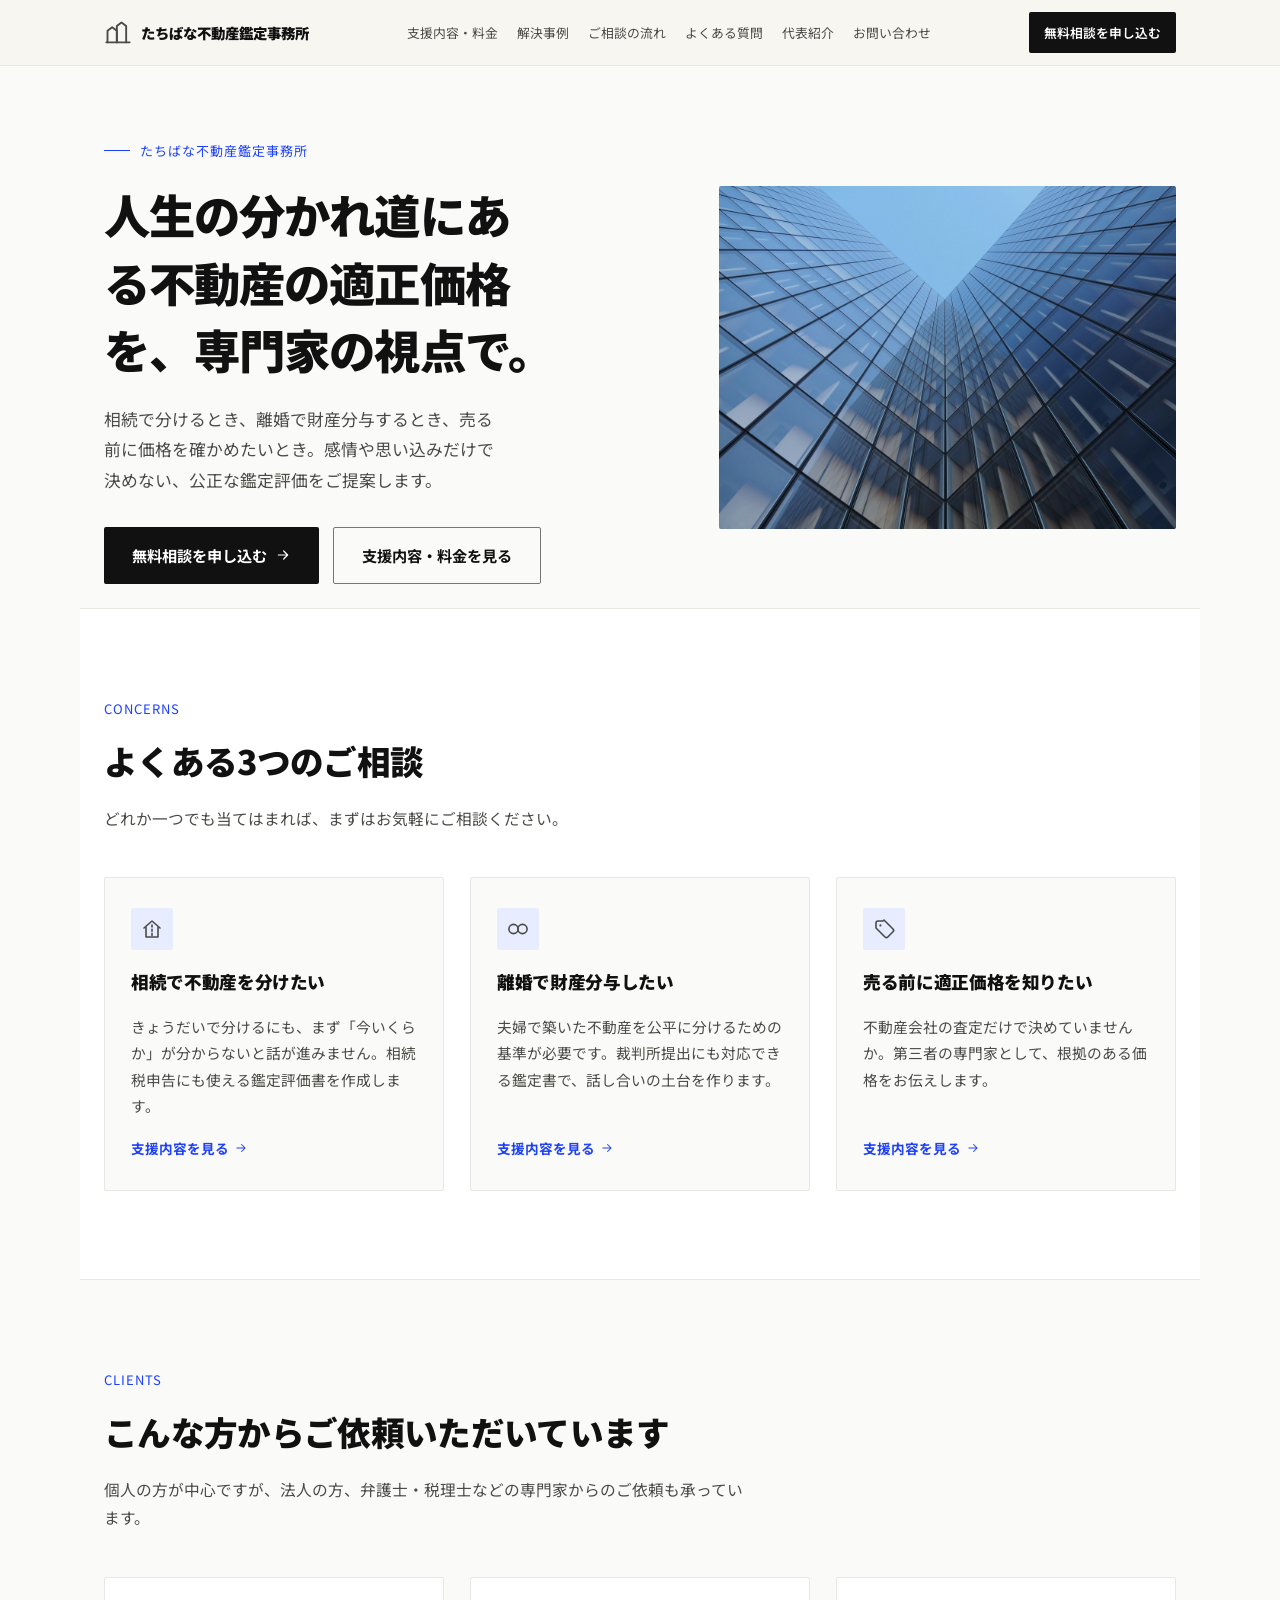
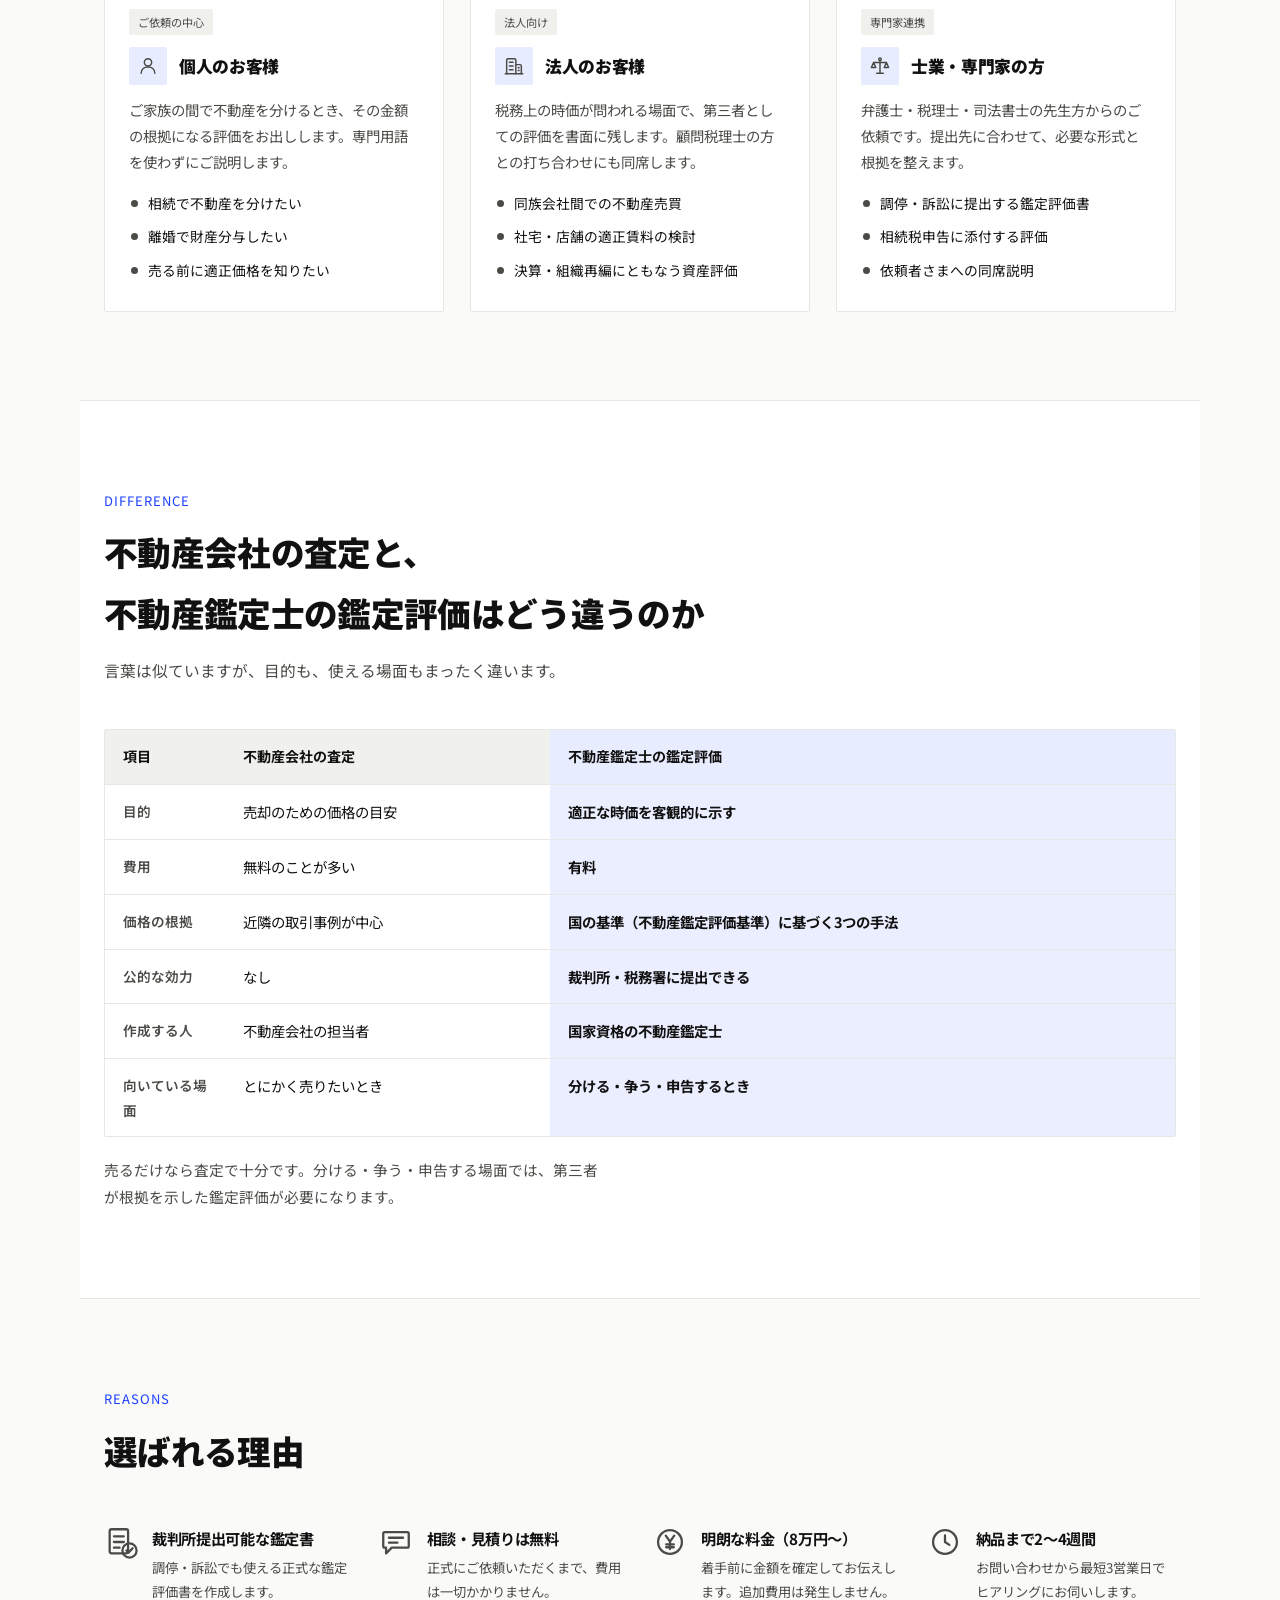
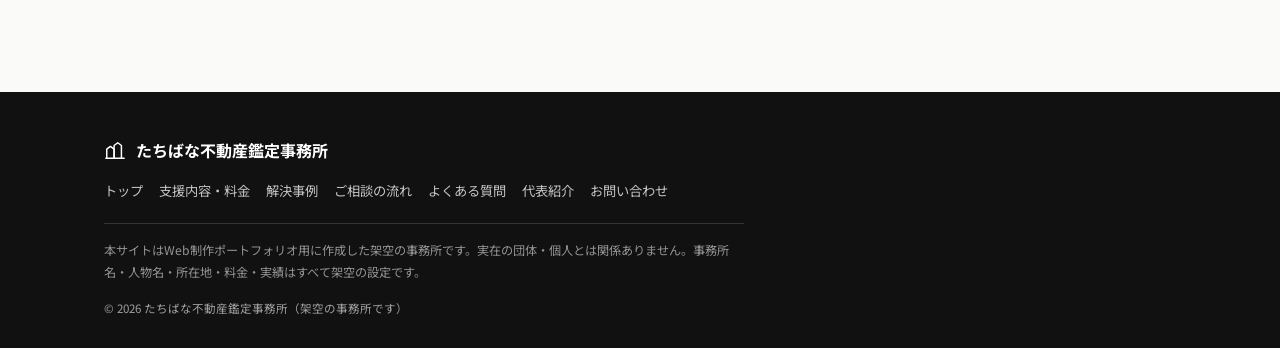
==== commit 3b02239b: "fix: Codex指摘のa11y項目を修正・トップのビフォーアフタースライダーを削除 - 見出し階層: h1直後にh3/h4へ飛んでいた5ページ(services/cases/flow/about/" ====
--- a/index.html
+++ b/index.html
@@ -4,11 +4,22 @@
 <meta charset="utf-8">
 <meta name="viewport" content="width=device-width, initial-scale=1">
 <title>たちばな不動産鑑定事務所</title>
+<meta name="description" content="相続で分けるとき、離婚で財産分与するとき、売る前に価格を確かめたいとき。感情や思い込みだけで決めない、公正な鑑定評価をご提案します。">
+<link rel="icon" type="image/svg+xml" href="favicon.svg">
+<meta property="og:type" content="website">
+<meta property="og:site_name" content="たちばな不動産鑑定事務所">
+<meta property="og:title" content="たちばな不動産鑑定事務所">
+<meta property="og:description" content="相続で分けるとき、離婚で財産分与するとき、売る前に価格を確かめたいとき。感情や思い込みだけで決めない、公正な鑑定評価をご提案します。">
+<meta property="og:url" content="https://tomatoman1583-collab.github.io/tachibana-kantei-demo/">
+<meta property="og:image" content="https://tomatoman1583-collab.github.io/tachibana-kantei-demo/assets/hero-tachibana.jpg">
+<meta property="og:locale" content="ja_JP">
+<meta name="twitter:card" content="summary_large_image">
 <link rel="stylesheet" href="https://fonts.googleapis.com/css2?family=Noto+Sans+JP:wght@400;500;700;900&display=swap">
 <link rel="stylesheet" href="css/style.css">
 </head>
 <body>
 <div class="site">
+<a href="#main" class="skip-link">本文へスキップ</a>
 <svg style="display:none" aria-hidden="true">
   <symbol id="icon-mark" viewBox="0 0 24 24" fill="none" stroke="currentColor" stroke-width="1.6" stroke-linecap="round" stroke-linejoin="round">
     <path d="M3 20V10l4-3 4 3v10"/>
@@ -81,10 +92,6 @@
   </symbol>
   <symbol id="icon-arrow" viewBox="0 0 24 24" fill="none" stroke="currentColor" stroke-width="1.8" stroke-linecap="round" stroke-linejoin="round">
     <path d="M5 12h13M13 6l6 6-6 6"/>
-  </symbol>
-  <symbol id="icon-lock" viewBox="0 0 24 24" fill="none" stroke="currentColor" stroke-width="1.6" stroke-linecap="round" stroke-linejoin="round">
-    <rect x="5" y="10.5" width="14" height="9" rx="1.4"/>
-    <path d="M8 10.5V7.5a4 4 0 0 1 8 0v3"/>
   </symbol>
   <symbol id="icon-office" viewBox="0 0 24 24" fill="none" stroke="currentColor" stroke-width="1.6" stroke-linecap="round" stroke-linejoin="round">
     <path d="M4 20.5V5.4A1.4 1.4 0 0 1 5.4 4h7.2A1.4 1.4 0 0 1 14 5.4v15.1"/>
@@ -112,8 +119,8 @@
 
 <header class="site-header">
     <div class="container header-inner">
-      <a href="index.html" class="brand" aria-label="トップへ">
-        <svg class="brand-mark"><use href="#icon-mark"></use></svg>
+      <a href="index.html" class="brand" aria-label="トップへ" aria-current="page">
+        <svg class="brand-mark" aria-hidden="true"><use href="#icon-mark"></use></svg>
         <span class="brand-name">たちばな不動産鑑定事務所</span>
       </a>
       <nav class="main-nav" aria-label="サイト内ナビゲーション">
@@ -128,7 +135,7 @@
     </div>
   </header>
 
-  <main>
+  <main id="main">
 
 <section id="page-top" class="page active" data-page="top">
       <div class="hero container">
@@ -138,7 +145,7 @@
             <h1>人生の分かれ道にある不動産の適正価格を、専門家の視点で。</h1>
             <p class="hero-lead">相続で分けるとき、離婚で財産分与するとき、売る前に価格を確かめたいとき。感情や思い込みだけで決めない、公正な鑑定評価をご提案します。</p>
             <div class="hero-actions">
-              <a href="contact.html" class="btn btn-primary">無料相談を申し込む<svg><use href="#icon-arrow"></use></svg></a>
+              <a href="contact.html" class="btn btn-primary">無料相談を申し込む<svg aria-hidden="true"><use href="#icon-arrow"></use></svg></a>
               <a href="services.html" class="btn btn-ghost">支援内容・料金を見る</a>
             </div>
           </div>
@@ -154,22 +161,22 @@
         </div>
         <div class="worry-grid">
           <div class="worry-card">
-            <svg class="worry-icon"><use href="#icon-inherit"></use></svg>
+            <svg class="worry-icon" aria-hidden="true"><use href="#icon-inherit"></use></svg>
             <h3>相続で不動産を分けたい</h3>
             <p>きょうだいで分けるにも、まず「今いくらか」が分からないと話が進みません。相続税申告にも使える鑑定評価書を作成します。</p>
-            <a href="services.html" class="worry-link">支援内容を見る<svg><use href="#icon-arrow"></use></svg></a>
+            <a href="services.html" class="worry-link">支援内容を見る<svg aria-hidden="true"><use href="#icon-arrow"></use></svg></a>
           </div>
           <div class="worry-card">
-            <svg class="worry-icon"><use href="#icon-divorce"></use></svg>
+            <svg class="worry-icon" aria-hidden="true"><use href="#icon-divorce"></use></svg>
             <h3>離婚で財産分与したい</h3>
             <p>夫婦で築いた不動産を公平に分けるための基準が必要です。裁判所提出にも対応できる鑑定書で、話し合いの土台を作ります。</p>
-            <a href="services.html" class="worry-link">支援内容を見る<svg><use href="#icon-arrow"></use></svg></a>
+            <a href="services.html" class="worry-link">支援内容を見る<svg aria-hidden="true"><use href="#icon-arrow"></use></svg></a>
           </div>
           <div class="worry-card">
-            <svg class="worry-icon"><use href="#icon-sale"></use></svg>
+            <svg class="worry-icon" aria-hidden="true"><use href="#icon-sale"></use></svg>
             <h3>売る前に適正価格を知りたい</h3>
             <p>不動産会社の査定だけで決めていませんか。第三者の専門家として、根拠のある価格をお伝えします。</p>
-            <a href="services.html" class="worry-link">支援内容を見る<svg><use href="#icon-arrow"></use></svg></a>
+            <a href="services.html" class="worry-link">支援内容を見る<svg aria-hidden="true"><use href="#icon-arrow"></use></svg></a>
           </div>
         </div>
       </div>
@@ -184,7 +191,7 @@
           <div class="target-card">
             <span class="target-badge">ご依頼の中心</span>
             <div class="target-head">
-              <svg class="target-icon"><use href="#icon-person"></use></svg>
+              <svg class="target-icon" aria-hidden="true"><use href="#icon-person"></use></svg>
               <h3>個人のお客様</h3>
             </div>
             <p>ご家族の間で不動産を分けるとき、その金額の根拠になる評価をお出しします。専門用語を使わずにご説明します。</p>
@@ -197,7 +204,7 @@
           <div class="target-card">
             <span class="target-badge">法人向け</span>
             <div class="target-head">
-              <svg class="target-icon"><use href="#icon-office"></use></svg>
+              <svg class="target-icon" aria-hidden="true"><use href="#icon-office"></use></svg>
               <h3>法人のお客様</h3>
             </div>
             <p>税務上の時価が問われる場面で、第三者としての評価を書面に残します。顧問税理士の方との打ち合わせにも同席します。</p>
@@ -210,7 +217,7 @@
           <div class="target-card">
             <span class="target-badge">専門家連携</span>
             <div class="target-head">
-              <svg class="target-icon"><use href="#icon-scale"></use></svg>
+              <svg class="target-icon" aria-hidden="true"><use href="#icon-scale"></use></svg>
               <h3>士業・専門家の方</h3>
             </div>
             <p>弁護士・税理士・司法書士の先生方からのご依頼です。提出先に合わせて、必要な形式と根拠を整えます。</p>
@@ -258,139 +265,21 @@
         </div>
         <div class="reason-grid">
           <div class="reason-item">
-            <svg class="reason-icon"><use href="#icon-court"></use></svg>
-            <div><h4>裁判所提出可能な鑑定書</h4><p>調停・訴訟でも使える正式な鑑定評価書を作成します。</p></div>
+            <svg class="reason-icon" aria-hidden="true"><use href="#icon-court"></use></svg>
+            <div><h3>裁判所提出可能な鑑定書</h3><p>調停・訴訟でも使える正式な鑑定評価書を作成します。</p></div>
           </div>
           <div class="reason-item">
-            <svg class="reason-icon"><use href="#icon-free"></use></svg>
-            <div><h4>相談・見積りは無料</h4><p>正式にご依頼いただくまで、費用は一切かかりません。</p></div>
+            <svg class="reason-icon" aria-hidden="true"><use href="#icon-free"></use></svg>
+            <div><h3>相談・見積りは無料</h3><p>正式にご依頼いただくまで、費用は一切かかりません。</p></div>
           </div>
           <div class="reason-item">
-            <svg class="reason-icon"><use href="#icon-fee"></use></svg>
-            <div><h4>明朗な料金（8万円〜）</h4><p>着手前に金額を確定してお伝えします。追加費用は発生しません。</p></div>
+            <svg class="reason-icon" aria-hidden="true"><use href="#icon-fee"></use></svg>
+            <div><h3>明朗な料金（8万円〜）</h3><p>着手前に金額を確定してお伝えします。追加費用は発生しません。</p></div>
           </div>
           <div class="reason-item">
-            <svg class="reason-icon"><use href="#icon-speed"></use></svg>
-            <div><h4>納品まで2〜4週間</h4><p>お問い合わせから最短3営業日でヒアリングにお伺いします。</p></div>
-          </div>
-        </div>
-      </div>
-
-      <div class="ba-section section">
-        <div class="container">
-          <div class="section-head">
-            <span class="section-label" style="color:var(--white)">Before / After</span>
-            <h2 class="section-title">サイトはこう変わりました</h2>
-            <p class="section-sub">境界線を左右にドラッグして、見比べてみてください。</p>
-          </div>
-          <div class="ba-frame" id="baFrame">
-            <div class="ba-layer ba-after">
-              <div class="mock-after">
-                <div class="mock-chrome mock-chrome--new">
-                  <span class="mock-dot" style="background:#D3D9E3"></span>
-                  <span class="mock-dot" style="background:#D3D9E3"></span>
-                  <span class="mock-dot" style="background:#D3D9E3"></span>
-                  <span class="mock-url"><svg class="mock-lock"><use href="#icon-lock"></use></svg>tachibana-kantei.example</span>
-                </div>
-                <div class="mock-new-header">
-                  <span class="mock-new-logo"><svg><use href="#icon-mark"></use></svg>たちばな不動産鑑定事務所</span>
-                  <span class="mock-new-nav"><span>支援内容</span><span>解決事例</span><span>相談</span></span>
-                </div>
-                <div class="mock-new-hero">
-                  <span class="mock-new-eyebrow">相続・離婚・売却に強い</span>
-                  <p class="mock-new-heading">人生の分かれ道にある、<br>不動産の適正価格を。</p>
-                  <span class="mock-new-cta">無料相談を申し込む</span>
-                </div>
-                <div class="mock-new-cards">
-                  <div class="mock-new-card"><svg><use href="#icon-inherit"></use></svg><span>相続</span></div>
-                  <div class="mock-new-card"><svg><use href="#icon-divorce"></use></svg><span>離婚</span></div>
-                  <div class="mock-new-card"><svg><use href="#icon-sale"></use></svg><span>売却前</span></div>
-                </div>
-              </div>
-            </div>
-            <div class="ba-layer ba-before" id="baBefore">
-              <div class="mock-before">
-                <div class="mock-chrome mock-chrome--old">
-                  <span class="mock-dot"></span><span class="mock-dot"></span><span class="mock-dot"></span>
-                  <span class="mock-url">http://www.tachibana-kantei-old.example/</span>
-                </div>
-                <div class="mock-old-banner">
-                  <span class="mock-old-logo">たちばな不動産鑑定事務所</span>
-                  <span class="mock-old-tel">TEL 03-XXXX-XXXX</span>
-                </div>
-                <div class="mock-old-notice">無料相談受付中!! お気軽にどうぞ</div>
-                <div class="mock-old-nav">相続対策｜遺産分割｜譲渡所得｜借地権｜底地｜貸地｜賃料改定｜区分所有｜事業用地｜会社概要｜よくある質問｜アクセス｜お問い合わせ</div>
-                <div class="mock-old-body">
-                  <div class="mock-old-side">
-                    <div class="mock-old-side-title">業務案内</div>
-                    <ul>
-                      <li>相続対策</li>
-                      <li>遺産分割</li>
-                      <li>譲渡所得</li>
-                      <li>借地権</li>
-                      <li>賃料改定</li>
-                      <li>事業用地</li>
-                    </ul>
-                  </div>
-                  <div class="mock-old-main">
-                    <p class="mock-old-heading">各種鑑定評価・相続対策のご相談なら</p>
-                    <p class="mock-old-text">当事務所では不動産鑑定評価に関するあらゆるご相談を承っております。相続対策、遺産分割、譲渡所得、借地権、底地、貸地、賃料改定、区分所有建物、事業用地など、幅広い分野に対応しております。詳しくは各ページをご覧ください。</p>
-                    <table class="mock-old-table">
-                      <tr><td>2013/04/01</td><td>HPをリニューアルしました</td></tr>
-                      <tr><td>2012/11/10</td><td>年末年始の営業日のお知らせ</td></tr>
-                    </table>
-                  </div>
-                </div>
-                <div class="mock-old-footer">Copyright (C) 2013 たちばな不動産鑑定事務所 All Rights Reserved.</div>
-              </div>
-            </div>
-            <div class="ba-divider" id="baDivider">
-              <button type="button" class="ba-handle" id="baHandle" role="slider" aria-label="ビフォーアフター比較のスライダー" aria-valuemin="0" aria-valuemax="100" aria-valuenow="50" aria-orientation="horizontal">
-                <svg viewBox="0 0 24 24" fill="none" stroke="currentColor" stroke-width="2" stroke-linecap="round" stroke-linejoin="round"><path d="M8 8l-4 4 4 4M16 8l4 4-4 4"></path></svg>
-              </button>
-            </div>
-            <span class="ba-tag ba-tag-before">Before</span>
-            <span class="ba-tag ba-tag-after">After</span>
-          </div>
-          <p class="ba-caption">見た目を今風にしただけではありません。「依頼するかどうかを判断する材料」をページごとに足しています。</p>
-          <ul class="ba-improve">
-            <li>
-              <span class="ba-improve-label">誰向けのサイトか</span>
-              <span class="ba-improve-before">メニューを13個並べただけ</span>
-              <svg class="ba-improve-arrow"><use href="#icon-arrow"></use></svg>
-              <span class="ba-improve-after">相続・離婚・売却前の3つの入口から選べる</span>
-            </li>
-            <li>
-              <span class="ba-improve-label">料金</span>
-              <span class="ba-improve-before">どこにも書かれていない</span>
-              <svg class="ba-improve-arrow"><use href="#icon-arrow"></use></svg>
-              <span class="ba-improve-after">目安の金額と、料金が何で決まるかを明示</span>
-            </li>
-            <li>
-              <span class="ba-improve-label">実績</span>
-              <span class="ba-improve-before">文章の中に埋もれている</span>
-              <svg class="ba-improve-arrow"><use href="#icon-arrow"></use></svg>
-              <span class="ba-improve-after">累計件数・分野の内訳を数字で提示</span>
-            </li>
-            <li>
-              <span class="ba-improve-label">依頼の判断材料</span>
-              <span class="ba-improve-before">なし</span>
-              <svg class="ba-improve-arrow"><use href="#icon-arrow"></use></svg>
-              <span class="ba-improve-after">解決事例6件と、よくある質問8問</span>
-            </li>
-            <li>
-              <span class="ba-improve-label">納期</span>
-              <span class="ba-improve-before">書かれていない</span>
-              <svg class="ba-improve-arrow"><use href="#icon-arrow"></use></svg>
-              <span class="ba-improve-after">物件の種類ごとの目安を表で提示</span>
-            </li>
-            <li>
-              <span class="ba-improve-label">スマートフォン</span>
-              <span class="ba-improve-before">横スクロールが必要</span>
-              <svg class="ba-improve-arrow"><use href="#icon-arrow"></use></svg>
-              <span class="ba-improve-after">指1本で最後まで操作できる</span>
-            </li>
-          </ul>
+            <svg class="reason-icon" aria-hidden="true"><use href="#icon-speed"></use></svg>
+            <div><h3>納品まで2〜4週間</h3><p>お問い合わせから最短3営業日でヒアリングにお伺いします。</p></div>
+          </div>
         </div>
       </div>
     </section>
@@ -400,7 +289,7 @@
 <footer class="site-footer">
     <div class="container footer-inner">
       <div class="footer-brand">
-        <svg><use href="#icon-mark"></use></svg>
+        <svg aria-hidden="true"><use href="#icon-mark"></use></svg>
         たちばな不動産鑑定事務所
       </div>
       <nav class="footer-nav" aria-label="フッターナビゲーション">
--- a/css/style.css
+++ b/css/style.css
@@ -64,6 +64,10 @@
   .section-head{max-width:640px;margin-bottom:44px;}
   .section-sub{margin-top:14px;color:var(--muted);font-size:.98rem;}
 
+  /* skip link */
+  .skip-link{position:absolute;top:-48px;left:8px;z-index:50;background:var(--navy-deep);color:var(--white);padding:10px 16px;border-radius:var(--radius-sm);font-size:.85rem;font-weight:700;transition:top .15s;}
+  .skip-link:focus-visible{top:8px;}
+
   /* header */
   .site-header{position:sticky;top:0;z-index:40;background:rgba(247,246,241,.94);backdrop-filter:blur(6px);border-bottom:1px solid var(--line);}
   .header-inner{display:flex;align-items:center;justify-content:space-between;gap:14px;padding-block:12px;flex-wrap:wrap;}
@@ -112,7 +116,6 @@
   .hero h1{font-size:clamp(1.85rem,1.1rem + 2.6vw,2.9rem);line-height:1.45;color:var(--navy-deep);margin-bottom:22px;}
   .hero-lead{font-size:1.05rem;color:var(--muted);max-width:44ch;margin-bottom:32px;}
   .hero-actions{display:flex;gap:14px;flex-wrap:wrap;}
-  .hero-art-svg{width:100%;max-width:400px;margin-inline:auto;}
 
   /* worries */
   .worries{background:var(--white);border-block:1px solid var(--line);}
@@ -132,74 +135,14 @@
   @media (max-width:520px){.reason-grid{grid-template-columns:1fr;}}
   .reason-item{display:flex;gap:14px;align-items:flex-start;}
   .reason-icon{width:34px;height:34px;color:var(--navy);flex-shrink:0;}
-  .reason-item h4{font-size:.95rem;color:var(--navy-deep);margin-bottom:4px;font-family:var(--font-body);font-weight:700;}
+  .reason-item h3{font-size:.95rem;color:var(--navy-deep);margin-bottom:4px;font-family:var(--font-body);font-weight:700;}
   .reason-item p{font-size:.83rem;color:var(--muted);}
 
-  /* before/after slider */
-  .ba-section{background:var(--navy-deep);color:var(--white);}
-  .ba-section .section-title{color:var(--white);}
-  .ba-section .section-sub{color:rgba(255,255,255,.68);}
-  .ba-frame{position:relative;width:100%;aspect-ratio:16/10;border-radius:var(--radius-lg);overflow:hidden;box-shadow:none;background:#fff;--pct:50%;font-size:clamp(7.5px,1.5vw,13px);user-select:none;touch-action:none;}
-  @media (max-width:640px){.ba-frame{aspect-ratio:3/4;}}
-  .ba-layer{position:absolute;inset:0;overflow:hidden;}
-  .ba-after{z-index:1;}
-  .ba-before{z-index:2;clip-path:inset(0 calc(100% - var(--pct)) 0 0);}
-  .ba-divider{position:absolute;top:0;bottom:0;left:var(--pct);width:0;z-index:3;transform:translateX(-50%);pointer-events:none;}
-  .ba-divider::before{content:'';position:absolute;top:0;bottom:0;left:50%;width:2px;background:var(--white);transform:translateX(-50%);box-shadow:none;}
-  .ba-handle{position:absolute;top:50%;left:50%;transform:translate(-50%,-50%);width:44px;height:44px;border-radius:50%;background:var(--white);color:var(--navy-deep);border:1px solid var(--navy-deep);display:flex;align-items:center;justify-content:center;box-shadow:none;cursor:ew-resize;touch-action:none;pointer-events:auto;}
-  .ba-handle svg{width:20px;height:20px;}
-  .ba-tag{position:absolute;top:14px;z-index:4;font-size:.72rem;letter-spacing:.08em;text-transform:uppercase;padding:5px 11px;border-radius:2px;background:rgba(17,17,17,.72);color:#fff;pointer-events:none;font-family:var(--font-body);}
-  .ba-tag-before{left:14px;}
-  .ba-tag-after{right:14px;}
-  .ba-caption{margin-top:22px;font-size:.88rem;color:rgba(255,255,255,.65);}
-
-  /* mini mockups */
-  .mock-chrome{display:flex;align-items:center;gap:.5em;padding:.6em 1em;flex-shrink:0;}
-  .mock-chrome--old{background:#D8D8D8;border-bottom:1px solid #B5B5B5;}
-  .mock-chrome--new{background:#EEF1F6;border-bottom:1px solid #D9DEE7;}
-  .mock-dot{width:.7em;height:.7em;border-radius:50%;background:#BBBBBB;flex-shrink:0;}
-  .mock-url{margin-left:.6em;background:#fff;border:1px solid #C7C7C7;border-radius:.3em;padding:.25em .8em;font-size:.85em;color:#555;font-family:var(--font-old);}
-  .mock-chrome--new .mock-url{border-radius:2px;color:var(--navy);font-family:var(--font-body);border-color:#D9DEE7;display:flex;align-items:center;gap:.4em;}
-  .mock-lock{width:.9em;height:.9em;color:var(--navy);flex-shrink:0;}
-
-  .mock-before{position:absolute;inset:0;display:flex;flex-direction:column;background:var(--old-bg2);font-family:var(--font-old);color:var(--old-text);}
-  .mock-old-banner{background:linear-gradient(90deg,var(--old-navy),var(--old-navy2));color:#fff;display:flex;justify-content:space-between;align-items:center;padding:.85em 1.1em;flex-shrink:0;}
-  .mock-old-logo{font-weight:700;font-size:1.1em;}
-  .mock-old-tel{font-size:.8em;}
-  .mock-old-notice{background:var(--old-yellow);color:var(--old-red);font-weight:700;text-align:center;padding:.4em;font-size:.9em;flex-shrink:0;border-bottom:1px solid #e0d060;}
-  .mock-old-nav{background:#D9D9D9;border-bottom:1px solid var(--old-border);padding:.5em .9em;font-size:.74em;color:var(--old-link);line-height:1.85;flex-shrink:0;max-height:3.7em;overflow:hidden;text-decoration:underline;}
-  .mock-old-body{flex:1;display:flex;overflow:hidden;min-height:0;}
-  .mock-old-side{width:7.6em;background:#E2E2DC;border-right:1px solid var(--old-border);padding:.75em;font-size:.74em;flex-shrink:0;overflow:hidden;}
-  .mock-old-side-title{font-weight:700;margin-bottom:.5em;border-bottom:2px solid var(--old-navy);padding-bottom:.3em;}
-  .mock-old-side ul{list-style:none;margin:0;padding:0;}
-  .mock-old-side li{padding:.3em 0;color:var(--old-link);text-decoration:underline;border-bottom:1px dotted #C5C5C5;}
-  .mock-old-main{flex:1;padding:.9em 1em;overflow:hidden;min-width:0;}
-  .mock-old-heading{color:var(--old-navy);font-weight:700;font-size:1em;border-bottom:2px solid var(--old-navy);padding-bottom:.4em;margin-bottom:.55em;}
-  .mock-old-text{font-size:.76em;line-height:1.85;color:#333;margin-bottom:.7em;display:-webkit-box;-webkit-line-clamp:4;-webkit-box-orient:vertical;overflow:hidden;}
-  .mock-old-table{width:100%;border-collapse:collapse;font-size:.7em;background:#fff;border:1px solid var(--old-border);}
-  .mock-old-table td{border:1px solid var(--old-border);padding:.4em .55em;}
-  .mock-old-footer{background:#DADAD5;text-align:center;font-size:.66em;color:#666;padding:.5em;flex-shrink:0;}
-
-  .mock-after{position:absolute;inset:0;display:flex;flex-direction:column;background:var(--white);font-family:var(--font-body);}
-  .mock-new-header{display:flex;justify-content:space-between;align-items:center;padding:.85em 1.2em;border-bottom:1px solid var(--line);flex-shrink:0;}
-  .mock-new-logo{display:flex;align-items:center;gap:.4em;font-weight:700;color:var(--navy-deep);font-size:.95em;}
-  .mock-new-logo svg{width:1.2em;height:1.2em;color:var(--navy);flex-shrink:0;}
-  .mock-new-nav{display:flex;gap:.9em;font-size:.78em;color:var(--navy);}
-  .mock-new-hero{flex:1;display:flex;flex-direction:column;align-items:flex-start;justify-content:center;padding:1.3em 1.5em;background:linear-gradient(160deg,var(--paper),var(--white));min-height:0;}
-  .mock-new-eyebrow{color:var(--gold);font-size:.76em;letter-spacing:.08em;margin-bottom:.5em;}
-  .mock-new-heading{font-family:var(--font-display);color:var(--navy-deep);font-size:1.45em;line-height:1.45;margin-bottom:1em;font-weight:900;letter-spacing:-.02em;}
-  .mock-new-cta{background:var(--navy-deep);color:#fff;padding:.55em 1.3em;border-radius:2px;font-size:.8em;}
-  .mock-new-cards{display:flex;gap:.7em;padding:0 1.5em 1.5em;flex-shrink:0;}
-  .mock-new-card{flex:1;background:#fff;border:1px solid var(--line);border-radius:.15em;padding:.85em .5em;text-align:center;box-shadow:none;}
-  .mock-new-card svg{width:1.5em;height:1.5em;color:var(--navy);margin-inline:auto;margin-bottom:.35em;}
-  .mock-new-card span{font-size:.74em;color:var(--navy-deep);font-weight:700;}
-
   /* services page */
-  .services-lead{max-width:640px;margin-bottom:40px;color:var(--muted);}
   .service-grid{display:grid;gap:24px;margin-bottom:56px;}
   .service-card{display:grid;grid-template-columns:1fr auto;gap:24px;align-items:start;background:var(--white);border:1px solid var(--line);border-radius:var(--radius-md);padding:30px;}
   @media (max-width:700px){.service-card{grid-template-columns:1fr;}}
-  .service-card h3{color:var(--navy-deep);font-size:1.2rem;margin-bottom:10px;}
+  .service-card h2{color:var(--navy-deep);font-size:1.2rem;margin-bottom:10px;}
   .service-card p{color:var(--muted);font-size:.92rem;margin-bottom:12px;}
   .service-tag{display:inline-block;font-size:.75rem;color:var(--navy);background:var(--gold-soft);padding:4px 10px;border-radius:2px;margin-bottom:12px;}
   .service-price{text-align:right;min-width:180px;}
@@ -233,14 +176,14 @@
     .flow-step:first-child{border-top:1px solid var(--line);}
     .flow-step .flow-num{grid-area:num;}
     .flow-step .flow-icon{grid-area:icon;align-self:start;}
-    .flow-step h3{grid-area:title;}
+    .flow-step h2{grid-area:title;}
     .flow-step p{grid-area:desc;}
     .flow-step .flow-duration{grid-area:dur;justify-self:start;}
   }
   .flow-num{font-family:var(--font-display);font-size:.78rem;font-weight:700;color:var(--gold);letter-spacing:.1em;}
   .flow-icon{width:30px;height:30px;color:var(--navy);margin-block:10px;}
   @media (max-width:920px){.flow-icon{margin-block:2px 0;}}
-  .flow-step h3{font-size:.98rem;color:var(--navy-deep);margin-bottom:6px;}
+  .flow-step h2{font-size:.98rem;color:var(--navy-deep);margin-bottom:6px;}
   .flow-step p{font-size:.83rem;color:var(--muted);}
   .flow-duration{display:inline-block;margin-top:8px;font-size:.74rem;color:var(--navy);background:var(--paper-alt);padding:3px 9px;border-radius:2px;}
 
@@ -252,7 +195,7 @@
   .profile-name{font-family:var(--font-display);font-size:1.25rem;font-weight:700;color:var(--navy-deep);margin-bottom:4px;}
   .profile-role{font-size:.83rem;color:var(--muted);margin-bottom:18px;}
   .profile-quote{font-size:.88rem;color:var(--navy);border-top:1px solid var(--line);padding-top:16px;margin-top:4px;}
-  .about-bio h3{color:var(--navy-deep);font-size:1.1rem;margin-bottom:12px;}
+  .about-bio h2{color:var(--navy-deep);font-size:1.1rem;margin-bottom:12px;}
   .about-bio p{color:var(--muted);margin-bottom:24px;}
   .qual-list{display:flex;gap:10px;flex-wrap:wrap;margin-bottom:32px;list-style:none;padding:0;}
   .qual-list li{display:inline-flex;align-items:center;gap:6px;background:var(--gold-soft);color:var(--navy-deep);padding:8px 16px;border-radius:2px;font-size:.85rem;}
@@ -266,7 +209,7 @@
   .contact-grid{display:grid;grid-template-columns:1fr 1.2fr;gap:40px;align-items:start;min-width:0;}
   @media (max-width:820px){.contact-grid{grid-template-columns:1fr;}}
   .contact-info-card{background:var(--navy-deep);color:var(--white);border-radius:var(--radius-lg);padding:32px;min-width:0;}
-  .contact-info-card h3{color:#fff;font-size:1.05rem;margin-bottom:6px;}
+  .contact-info-card h2{color:#fff;font-size:1.05rem;margin-bottom:6px;}
   .contact-phone{font-family:var(--font-display);font-size:1.55rem;font-weight:700;display:flex;align-items:center;gap:10px;margin-block:12px 4px;}
   .contact-phone svg{width:22px;height:22px;color:var(--white);flex-shrink:0;}
   .contact-note{font-size:.78rem;color:rgba(255,255,255,.58);margin-bottom:18px;}
@@ -274,6 +217,7 @@
   .contact-area{display:flex;gap:10px;align-items:flex-start;font-size:.85rem;color:rgba(255,255,255,.75);border-top:1px solid rgba(255,255,255,.15);padding-top:18px;}
   .contact-area svg{width:18px;height:18px;color:var(--white);flex-shrink:0;margin-top:2px;}
   .contact-form{display:grid;gap:20px;background:var(--white);border:1px solid var(--line);border-radius:var(--radius-lg);padding:32px;min-width:0;}
+  .contact-form[hidden]{display:none;}
   .field{display:flex;flex-direction:column;gap:6px;min-width:0;}
   .field label{font-size:.85rem;color:var(--navy-deep);font-weight:700;}
   .field .req{color:var(--gold-deep);font-weight:400;}
@@ -314,23 +258,9 @@
   /* 語の途中で改行させないための句単位ラップ（日本語は語境界が無く任意位置で折れるため） */
   .phrase{display:inline-block;}
 
-  /* before/after improvement list */
-  .ba-improve{list-style:none;padding:0;margin-top:18px;display:grid;gap:2px;}
-  .ba-improve li{display:grid;grid-template-columns:150px 1fr 20px 1.15fr;gap:16px;align-items:center;padding:13px 18px;background:rgba(255,255,255,.055);font-size:.85rem;min-width:0;}
-  .ba-improve li:first-child{border-radius:var(--radius-sm) var(--radius-sm) 0 0;}
-  .ba-improve li:last-child{border-radius:0 0 var(--radius-sm) var(--radius-sm);}
-  .ba-improve-label{color:var(--white);font-weight:700;min-width:0;}
-  .ba-improve-before{color:rgba(255,255,255,.5);min-width:0;}
-  .ba-improve-arrow{width:18px;height:18px;color:rgba(255,255,255,.38);flex-shrink:0;}
-  .ba-improve-after{color:#fff;font-weight:600;min-width:0;}
-  @media (max-width:760px){
-    .ba-improve li{grid-template-columns:1fr;gap:5px;padding:15px 16px;}
-    .ba-improve-arrow{transform:rotate(90deg);margin-inline:auto;}
-  }
-
   /* shared sub block (services / flow) */
   .sub-block{margin-top:56px;}
-  .sub-block h3{color:var(--navy-deep);font-size:1.05rem;margin-bottom:16px;}
+  .sub-block h2{color:var(--navy-deep);font-size:1.05rem;margin-bottom:16px;}
 
   /* fee basis */
   .basis-grid{display:grid;grid-template-columns:repeat(4,1fr);gap:20px;}
@@ -338,7 +268,7 @@
   @media (max-width:520px){.basis-grid{grid-template-columns:1fr;}}
   .basis-item{background:var(--white);border:1px solid var(--line);border-radius:var(--radius-md);padding:20px 18px;min-width:0;}
   .basis-num{display:block;font-family:var(--font-display);font-size:.76rem;font-weight:700;color:var(--gold-deep);letter-spacing:.1em;margin-bottom:6px;}
-  .basis-item h4{font-size:.92rem;color:var(--navy-deep);margin-bottom:5px;font-family:var(--font-body);font-weight:700;}
+  .basis-item h3{font-size:.92rem;color:var(--navy-deep);margin-bottom:5px;font-family:var(--font-body);font-weight:700;}
   .basis-item p{font-size:.82rem;color:var(--muted);}
 
   /* required documents */
@@ -354,7 +284,7 @@
   @media (max-width:820px){.case-grid{grid-template-columns:1fr;}}
   .case-card{background:var(--white);border:1px solid var(--line);border-radius:var(--radius-md);padding:28px 26px;min-width:0;display:flex;flex-direction:column;gap:14px;}
   .case-card .service-tag{margin-bottom:0;align-self:flex-start;}
-  .case-card h3{font-size:1.05rem;color:var(--navy-deep);}
+  .case-card h2{font-size:1.05rem;color:var(--navy-deep);}
   .case-dl{display:grid;grid-template-columns:auto 1fr;gap:9px 16px;margin:0;font-size:.87rem;min-width:0;}
   .case-dl dt{color:var(--navy);font-weight:700;white-space:nowrap;}
   .case-dl dd{margin:0;color:var(--muted);min-width:0;}
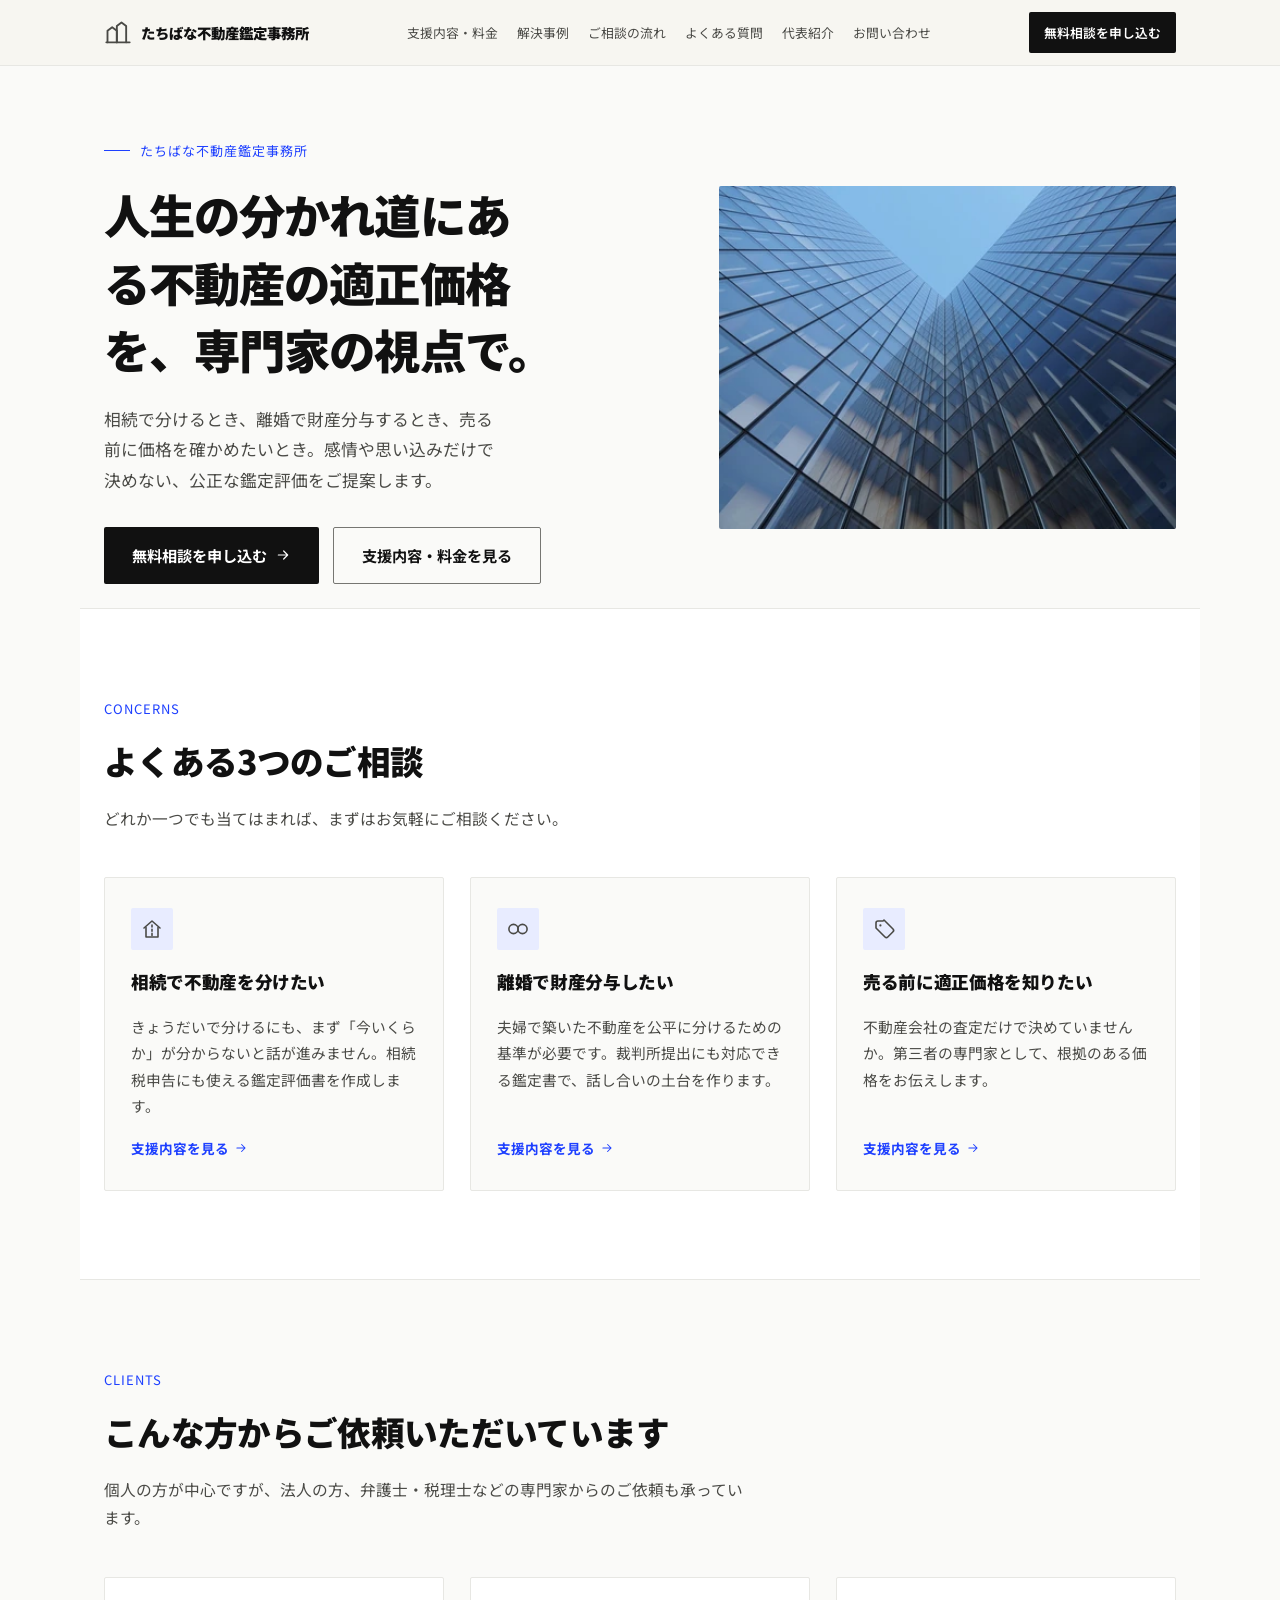
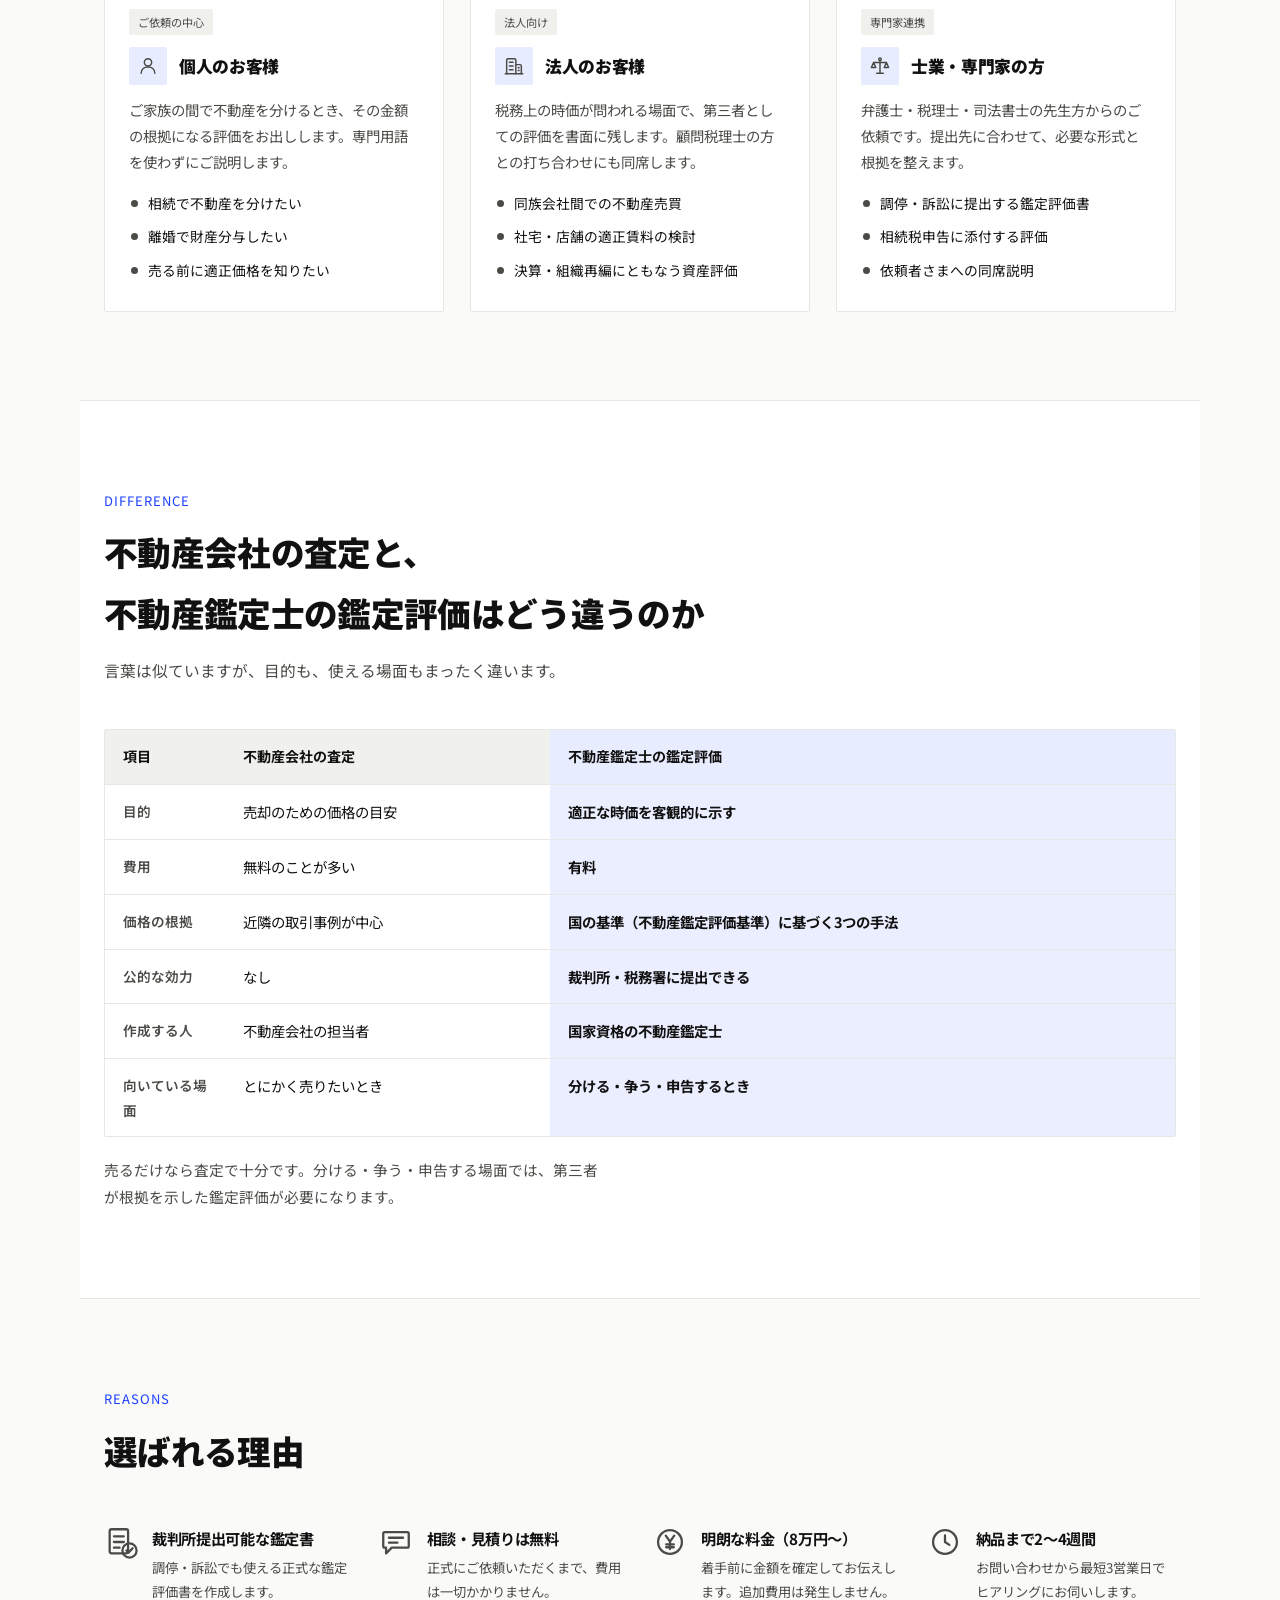
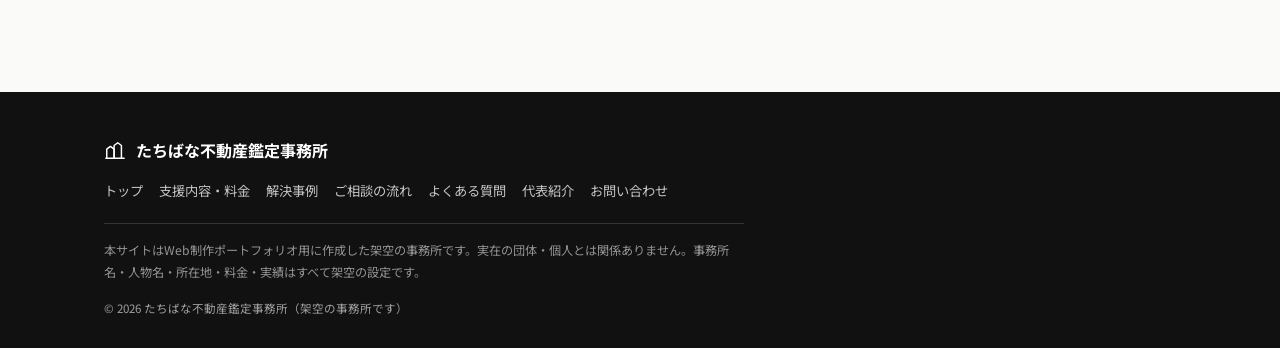
==== commit 05ba5163: "improve: ヒーロー画像の軽量化・スマホのハンバーガーメニュー・解決事例の具体化 ヒーロー画像 - 実表示幅を getBoundingClientRect() で実測（デスクトップ最大457px" ====
--- a/index.html
+++ b/index.html
@@ -2,6 +2,7 @@
 <html lang="ja">
 <head>
 <meta charset="utf-8">
+<script>document.documentElement.classList.add("js");</script>
 <meta name="viewport" content="width=device-width, initial-scale=1">
 <title>たちばな不動産鑑定事務所</title>
 <meta name="description" content="相続で分けるとき、離婚で財産分与するとき、売る前に価格を確かめたいとき。感情や思い込みだけで決めない、公正な鑑定評価をご提案します。">
@@ -115,6 +116,12 @@
     <path d="M12 11.2v5"/>
     <path d="M12 7.9v.2"/>
   </symbol>
+  <symbol id="icon-menu" viewBox="0 0 24 24" fill="none" stroke="currentColor" stroke-width="1.8" stroke-linecap="round">
+    <path d="M4 7h16M4 12h16M4 17h16"/>
+  </symbol>
+  <symbol id="icon-close" viewBox="0 0 24 24" fill="none" stroke="currentColor" stroke-width="1.8" stroke-linecap="round">
+    <path d="M6 6l12 12M18 6 6 18"/>
+  </symbol>
 </svg>
 
 <header class="site-header">
@@ -123,7 +130,11 @@
         <svg class="brand-mark" aria-hidden="true"><use href="#icon-mark"></use></svg>
         <span class="brand-name">たちばな不動産鑑定事務所</span>
       </a>
-      <nav class="main-nav" aria-label="サイト内ナビゲーション">
+      <button type="button" class="nav-toggle" id="navToggle" aria-controls="mainNav" aria-expanded="false" aria-label="メニュー">
+        <svg class="nav-toggle-icon nav-toggle-open" aria-hidden="true"><use href="#icon-menu"></use></svg>
+        <svg class="nav-toggle-icon nav-toggle-close" aria-hidden="true"><use href="#icon-close"></use></svg>
+      </button>
+      <nav class="main-nav" id="mainNav" aria-label="サイト内ナビゲーション">
         <a href="services.html" class="nav-link">支援内容・料金</a>
         <a href="cases.html" class="nav-link">解決事例</a>
         <a href="flow.html" class="nav-link">ご相談の流れ</a>
@@ -149,7 +160,16 @@
               <a href="services.html" class="btn btn-ghost">支援内容・料金を見る</a>
             </div>
           </div>
-          <img class="hero-photo" src="assets/hero-tachibana.jpg" alt="ガラス張りのオフィスビルを見上げた外観" width="2400" height="1800" loading="eager">
+          <!-- sizes は getBoundingClientRect() による実測レイアウトから逆算した値。
+               1120px以上=457px固定（.container の max-width で頭打ち）／901〜1119px=2カラムの右列
+               （コンテナ内側から gap 56px を引き 0.9/2.0 で按分）／641〜900px=1カラムでコンテナ幅
+               （左右padding 24px）／640px以下=同（左右padding 20px）。
+               WebP非対応ブラウザは <img> 側のJPEG（srcset、非対応なら src）を読む。
+               元の assets/hero-tachibana.jpg（2400×1800）はオリジナルとして残し、OGP画像で使用。 -->
+          <picture>
+            <source type="image/webp" sizes="(min-width:1120px) 457px, (min-width:901px) calc((100vw - 104px) * 0.45), (min-width:641px) calc(100vw - 48px), calc(100vw - 40px)" srcset="assets/hero-tachibana-420.webp 420w, assets/hero-tachibana-560.webp 560w, assets/hero-tachibana-720.webp 720w, assets/hero-tachibana-900.webp 900w, assets/hero-tachibana-1200.webp 1200w, assets/hero-tachibana-1600.webp 1600w">
+            <img class="hero-photo" src="assets/hero-tachibana-1200.jpg" sizes="(min-width:1120px) 457px, (min-width:901px) calc((100vw - 104px) * 0.45), (min-width:641px) calc(100vw - 48px), calc(100vw - 40px)" srcset="assets/hero-tachibana-420.jpg 420w, assets/hero-tachibana-560.jpg 560w, assets/hero-tachibana-720.jpg 720w, assets/hero-tachibana-900.jpg 900w, assets/hero-tachibana-1200.jpg 1200w, assets/hero-tachibana-1600.jpg 1600w" alt="ガラス張りのオフィスビルを見上げた外観" width="2400" height="1800" loading="eager">
+          </picture>
         </div>
       </div>
 
--- a/css/style.css
+++ b/css/style.css
@@ -80,13 +80,38 @@
   .nav-link.is-current{background:var(--gold);color:var(--white);}
   .nav-cta{padding:9px 15px;border-radius:2px;background:var(--navy-deep);color:var(--white);font-size:.8rem;font-weight:600;white-space:nowrap;transition:background .2s;}
   .nav-cta:hover{background:var(--gold);}
+  /* ハンバーガーボタン。980px以上は display:none のままなので、見た目もタブ順も従来どおり。
+     開閉アイコンの出し分けは aria-expanded を直接見るので、JS側は属性を1回書き換えるだけで済む */
+  .nav-toggle{display:none;width:44px;height:44px;align-items:center;justify-content:center;border-radius:2px;color:var(--navy-deep);flex-shrink:0;transition:background .2s;}
+  .nav-toggle:hover{background:var(--paper-alt);}
+  .nav-toggle-icon{width:22px;height:22px;}
+  .nav-toggle[aria-expanded="false"] .nav-toggle-close,
+  .nav-toggle[aria-expanded="true"] .nav-toggle-open{display:none;}
   /* brand + CTA を1行目、navを2行目へ。デスクトップ1行に収まる979px以下すべてに適用する
-     （640px以下だけに当てると641〜979pxで3段に折り返し、モバイルより背が高くなる） */
-  @media (max-width:979px){
-    .header-inner{gap:8px 10px;padding-block:10px;}
-    .brand{order:1;}
+     （640px以下だけに当てると641〜979pxで3段に折り返し、モバイルより背が高くなる）
+     979px以下では nav を開閉式にする。ヘッダーは position:sticky なので、ドロップダウンを
+     絶対配置にすると本文へ重なる。ヘッダー内のフローに2段目として展開し、本文は押し下げる。
+     開閉に関わる宣言はすべて .js（＝JSが有効なときだけ付く）を前置し、JS無効時は
+     ボタンが出ず nav が従来どおり折り返しで並ぶ状態へ戻す */
+  /* 上限を 979.98px にしているのは、ディスプレイ拡大率が125%等のとき CSS ピクセル幅が
+     979.2 のような小数になり、max-width:979px と min-width:980px のどちらにも当たらない
+     0.98px の隙間ができるため（実測: dpr1.25・innerWidth 979 で両方 false）。
+     整数幅での挙動は 979px 指定のときと変わらない */
+  @media (max-width:979.98px){
+    /* CTAとボタンを右端に寄せる。space-between のままだと、ボタンが2段目へ折り返す狭い画面
+       （実測: 430px以下）で2段目の左端に取り残される。brand の margin-right:auto で
+       1段に収まる幅では [brand] …… [CTA][ボタン]、折り返す幅では CTA の右端とボタンの右端が揃う */
+    .header-inner{gap:8px 10px;padding-block:10px;justify-content:flex-end;}
+    .brand{order:1;margin-right:auto;}
     .nav-cta{order:2;}
-    .main-nav{order:3;width:100%;gap:2px 3px;}
+    .js .nav-toggle{order:3;display:flex;}
+    .main-nav{order:4;width:100%;gap:2px 3px;}
+    .js .main-nav{display:none;flex-direction:column;align-items:stretch;gap:0;padding-bottom:4px;}
+    .js .main-nav.is-open{display:flex;}
+    /* タップ領域を44px以上に。640px以下の .nav-link{padding:6px 7px;font-size:.76rem} より
+       詳細度が高いので、狭い画面でも縮まない */
+    .js .main-nav .nav-link{min-height:44px;display:flex;align-items:center;padding:8px 10px;font-size:.85rem;border-bottom:1px solid var(--line);}
+    .js .main-nav .nav-link:last-child{border-bottom:none;}
   }
   @media (max-width:640px){
     .brand-mark{width:24px;height:24px;}
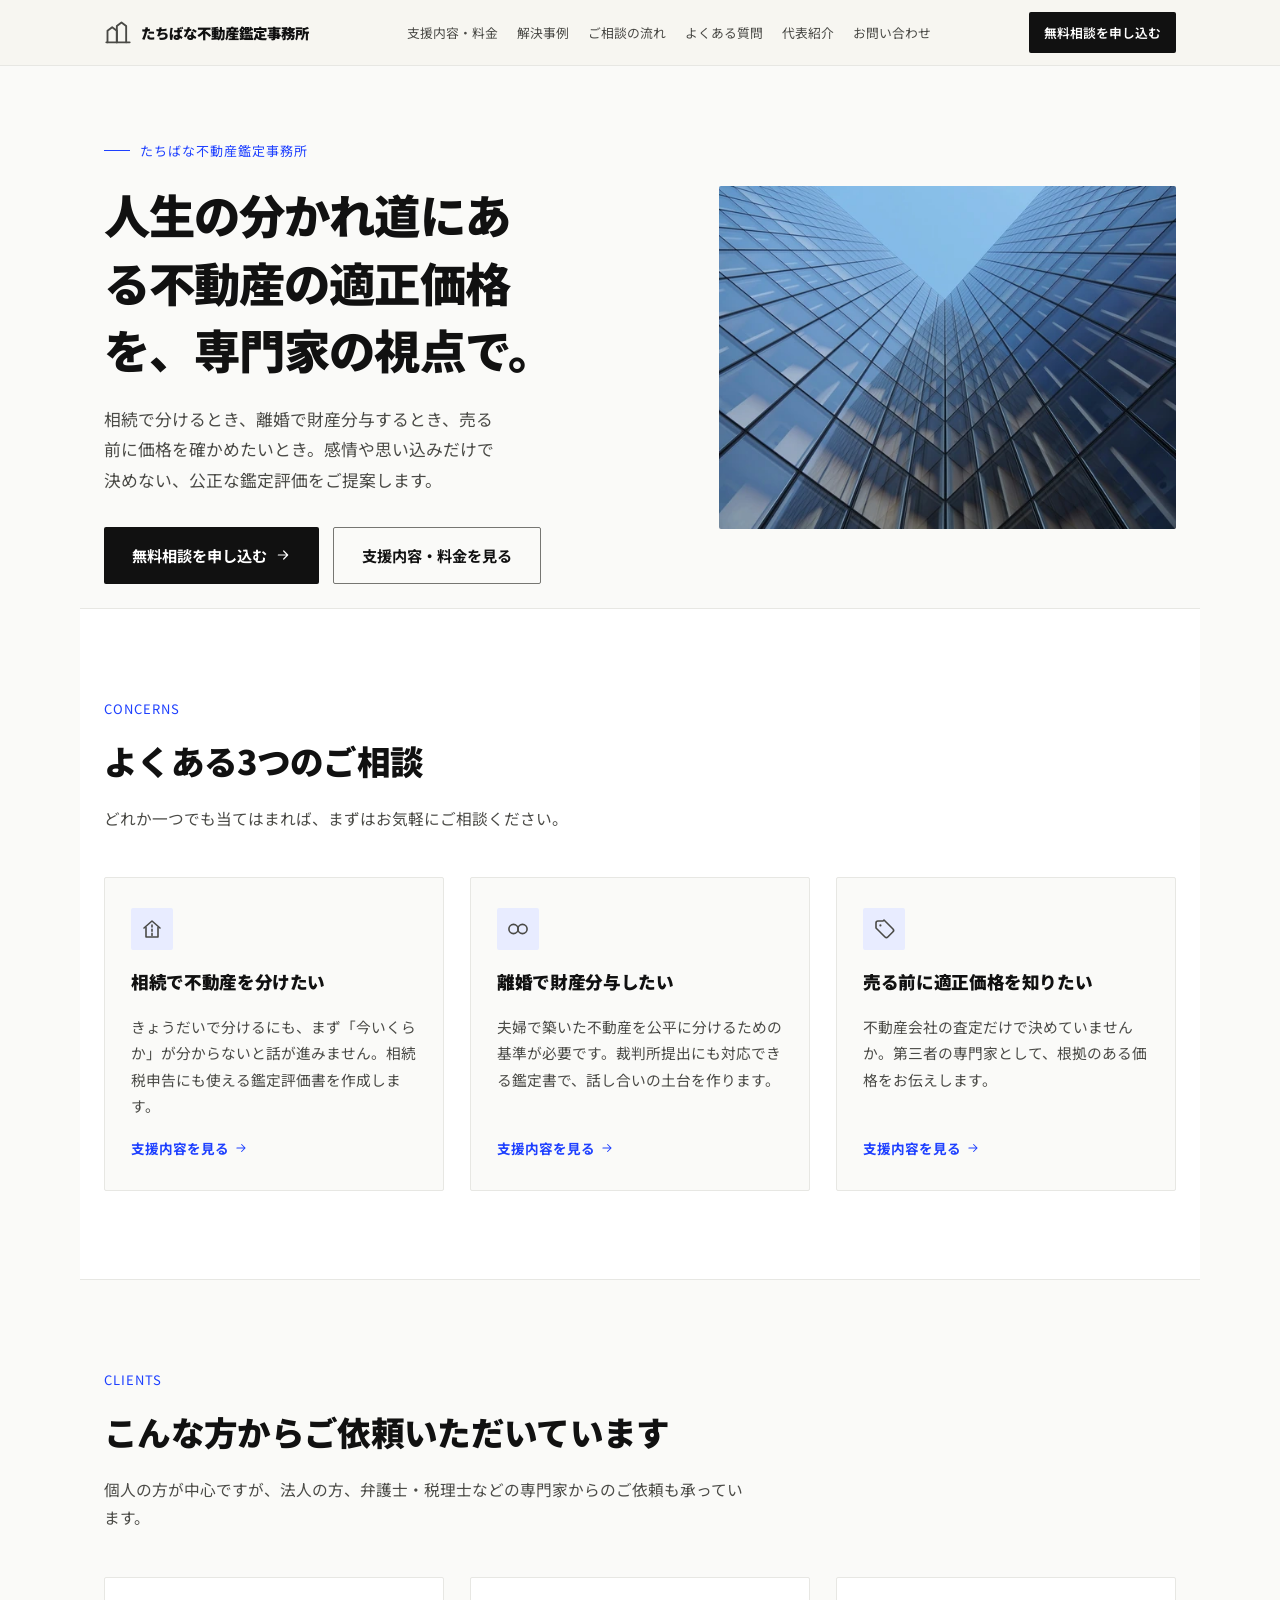
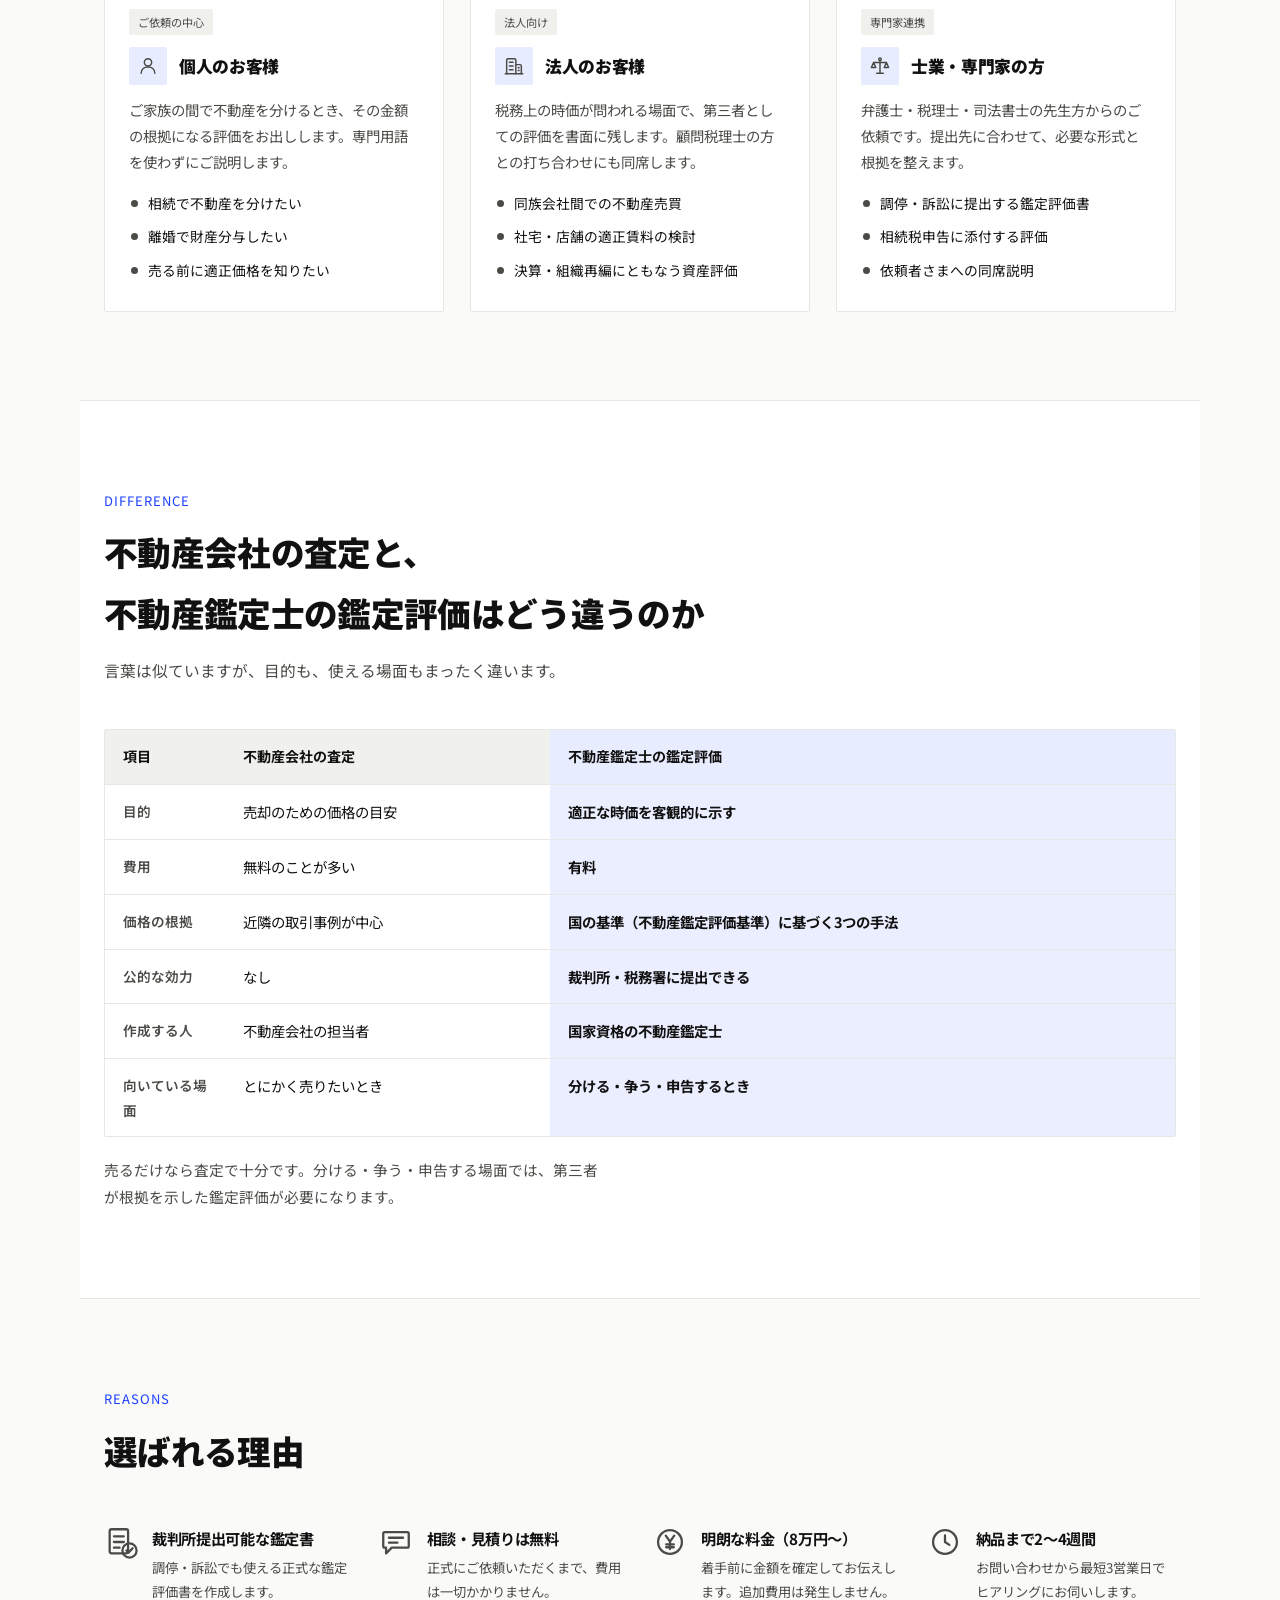
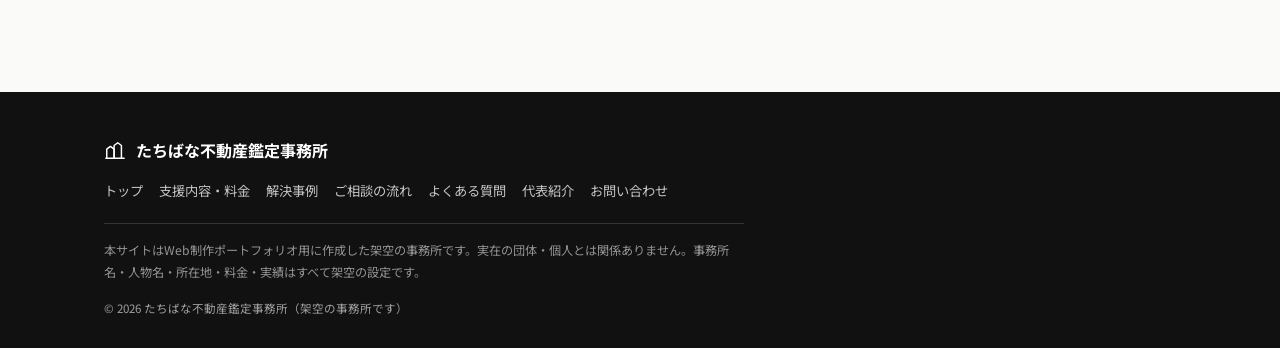
==== commit b0302dc4: "fix: verifier指摘5件を修正（画質記載・スマホヘッダー・ナビの単一障害点・事例の整合） A CREDITS.md の画質記載を実測に合わせる   記載の 37.9〜41.6dB はWebP" ====
--- a/index.html
+++ b/index.html
@@ -128,7 +128,7 @@
     <div class="container header-inner">
       <a href="index.html" class="brand" aria-label="トップへ" aria-current="page">
         <svg class="brand-mark" aria-hidden="true"><use href="#icon-mark"></use></svg>
-        <span class="brand-name">たちばな不動産鑑定事務所</span>
+        <span class="brand-name"><span>たちばな</span><span>不動産鑑定事務所</span></span>
       </a>
       <button type="button" class="nav-toggle" id="navToggle" aria-controls="mainNav" aria-expanded="false" aria-label="メニュー">
         <svg class="nav-toggle-icon nav-toggle-open" aria-hidden="true"><use href="#icon-menu"></use></svg>
@@ -142,7 +142,7 @@
         <a href="about.html" class="nav-link">代表紹介</a>
         <a href="contact.html" class="nav-link">お問い合わせ</a>
       </nav>
-      <a href="contact.html" class="nav-cta">無料相談を申し込む</a>
+      <a href="contact.html" class="nav-cta">無料相談<span class="nav-cta-tail">を申し込む</span></a>
     </div>
   </header>
 
--- a/css/style.css
+++ b/css/style.css
@@ -91,8 +91,12 @@
      （640px以下だけに当てると641〜979pxで3段に折り返し、モバイルより背が高くなる）
      979px以下では nav を開閉式にする。ヘッダーは position:sticky なので、ドロップダウンを
      絶対配置にすると本文へ重なる。ヘッダー内のフローに2段目として展開し、本文は押し下げる。
-     開閉に関わる宣言はすべて .js（＝JSが有効なときだけ付く）を前置し、JS無効時は
-     ボタンが出ず nav が従来どおり折り返しで並ぶ状態へ戻す */
+     ナビを隠す宣言には .js.navjs を前置する。.navjs は js/main.js のハンバーガー初期化が
+     成功した時点で付くので、main.js が 404・拡張機能によるブロック・実行時エラーで動かなかった
+     場合は nav が従来どおり折り返しで並び、6本のリンクへ到達できなくなることがない
+     （.js だけを条件にすると「ボタンは出るが押しても何も起きず、ナビが到達不能」になる）。
+     ボタンの表示条件は .js のままにしてある（.navjs にすると main.js の読み込み待ちで
+     ボタンがちらつくため）。JS無効時は .js 自体が付かないので、従来どおり折り返し表示になる */
   /* 上限を 979.98px にしているのは、ディスプレイ拡大率が125%等のとき CSS ピクセル幅が
      979.2 のような小数になり、max-width:979px と min-width:980px のどちらにも当たらない
      0.98px の隙間ができるため（実測: dpr1.25・innerWidth 979 で両方 false）。
@@ -106,18 +110,47 @@
     .nav-cta{order:2;}
     .js .nav-toggle{order:3;display:flex;}
     .main-nav{order:4;width:100%;gap:2px 3px;}
-    .js .main-nav{display:none;flex-direction:column;align-items:stretch;gap:0;padding-bottom:4px;}
-    .js .main-nav.is-open{display:flex;}
+    .js.navjs .main-nav{display:none;flex-direction:column;align-items:stretch;gap:0;padding-bottom:4px;}
+    .js.navjs .main-nav.is-open{display:flex;}
     /* タップ領域を44px以上に。640px以下の .nav-link{padding:6px 7px;font-size:.76rem} より
        詳細度が高いので、狭い画面でも縮まない */
-    .js .main-nav .nav-link{min-height:44px;display:flex;align-items:center;padding:8px 10px;font-size:.85rem;border-bottom:1px solid var(--line);}
-    .js .main-nav .nav-link:last-child{border-bottom:none;}
+    .js.navjs .main-nav .nav-link{min-height:44px;display:flex;align-items:center;padding:8px 10px;font-size:.85rem;border-bottom:1px solid var(--line);}
+    .js.navjs .main-nav .nav-link:last-child{border-bottom:none;}
   }
   @media (max-width:640px){
     .brand-mark{width:24px;height:24px;}
     .brand-name{font-size:.82rem;}
     .nav-link{padding:6px 7px;font-size:.76rem;}
     .nav-cta{padding:8px 11px;font-size:.75rem;}
+  }
+  /* 430px以下では [ロゴ+屋号][無料相談を申し込む][☰] が1行に入らず、☰だけが2段目へ落ちる。
+     実測: 必要幅 = 屋号190.4 + CTA130 + ☰44 + 列gap10×2 = 384.4px に対し、
+     375px端末の利用可能幅は 375 − .container の左右padding40 = 335.2px しかない
+     （1段に収まるのは viewport 424.5px 以上＝430pxだけ）。
+     文字サイズと44pxのタップ領域はそのままに、次の2点だけで幅を詰めて320pxまで1段に保つ。
+     ① CTAの「を申し込む」を視覚的にのみ隠し、表示上は「無料相談」にする（130→70px）
+     ② 屋号を「たちばな」「不動産鑑定事務所」の2ブロックに分け、入らない幅では2行に折り返す
+     ②で inline-block の2ブロックに分けるのは、和文は任意の位置で改行できるため、
+     素のまま折り返すと「たちばな不動産鑑定事務／所」のように1文字だけ取り残されるから。
+     2行になっても 2行 × line-height1.25 × 13.12px = 32.8px で☰の44pxを超えないので、
+     ヘッダーの高さは☰が決めたまま（約64.8px）変わらない。
+     上限を 430.98px にしているのは、拡大率125%等で CSS ピクセル幅が 430.4 のような小数に
+     なる端末を取りこぼさないため。430.4px を旧レイアウトのまま通すと余裕が約6pxしか残らず、
+     フォントがフォールバックした場合に再び2段へ落ちる。整数幅での挙動は 430px 指定と同じ */
+  @media (max-width:430.98px){
+    .header-inner{column-gap:8px;}
+    /* flex-wrap:wrap の行分割は「縮める前に折り返す」ため、flex-shrink を許すだけでは
+       ☰が2段目へ落ちるのを止められない（実測: 320pxで brand は190.45pxのまま2段になった）。
+       flex-basis:0 にして brand の仮の幅を0にし、行分割の判定から屋号の実寸を外す。
+       実際の幅は flex-grow が残り幅を配って決め、max-content で上限を屋号の実寸に留める
+       （＝広い幅ではリンクの当たり判定が伸びず、余りは margin-right:auto が吸って
+       CTAと☰が右端に揃う従来どおりの見え方になる） */
+    .brand{flex:1 1 0;min-width:0;max-width:max-content;}
+    .brand-name{white-space:normal;line-height:1.25;}
+    .brand-name>span{display:inline-block;}
+    /* 「を申し込む」は視覚的に隠すだけで、リンクのアクセシブル名は「無料相談を申し込む」のまま。
+       見えているラベル「無料相談」がアクセシブル名に含まれる形なので WCAG 2.5.3 を満たす */
+    .nav-cta-tail{position:absolute;width:1px;height:1px;margin:-1px;padding:0;border:0;overflow:hidden;clip-path:inset(50%);white-space:nowrap;}
   }
 
   /* buttons */
